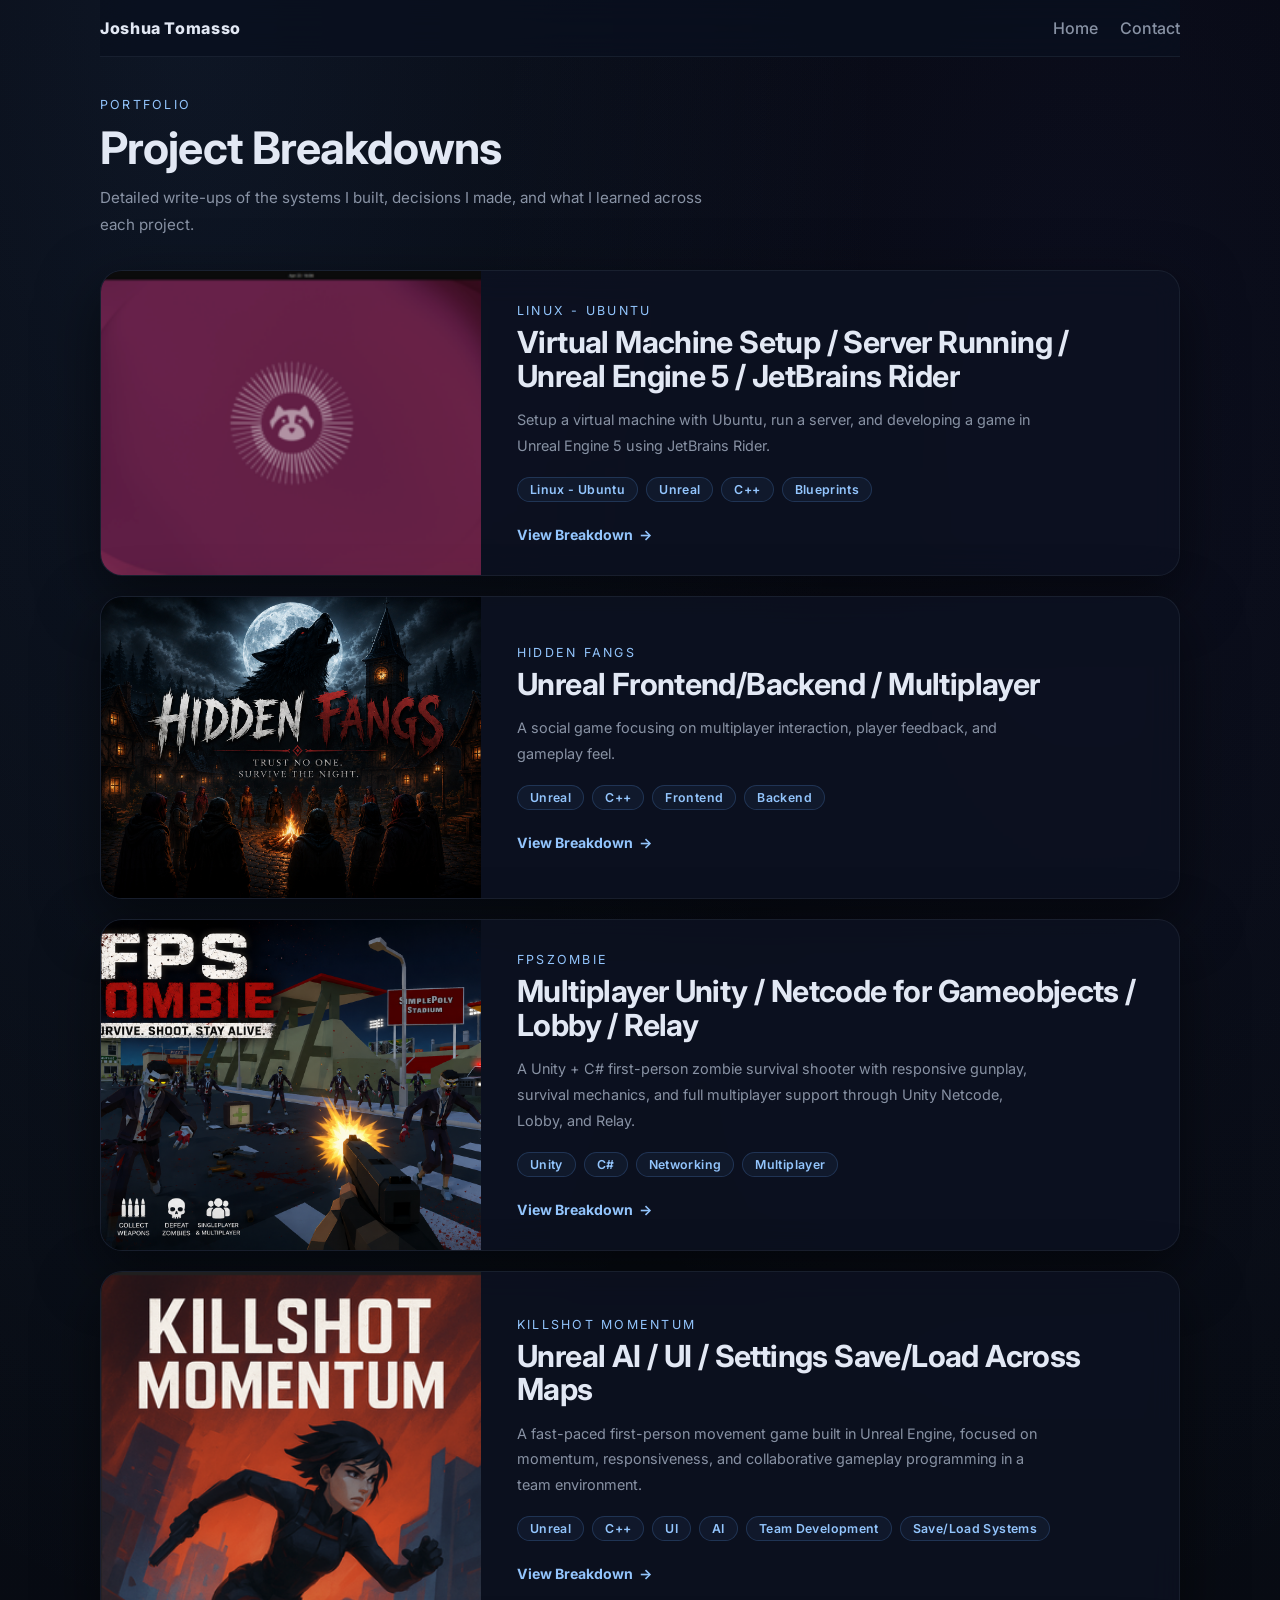
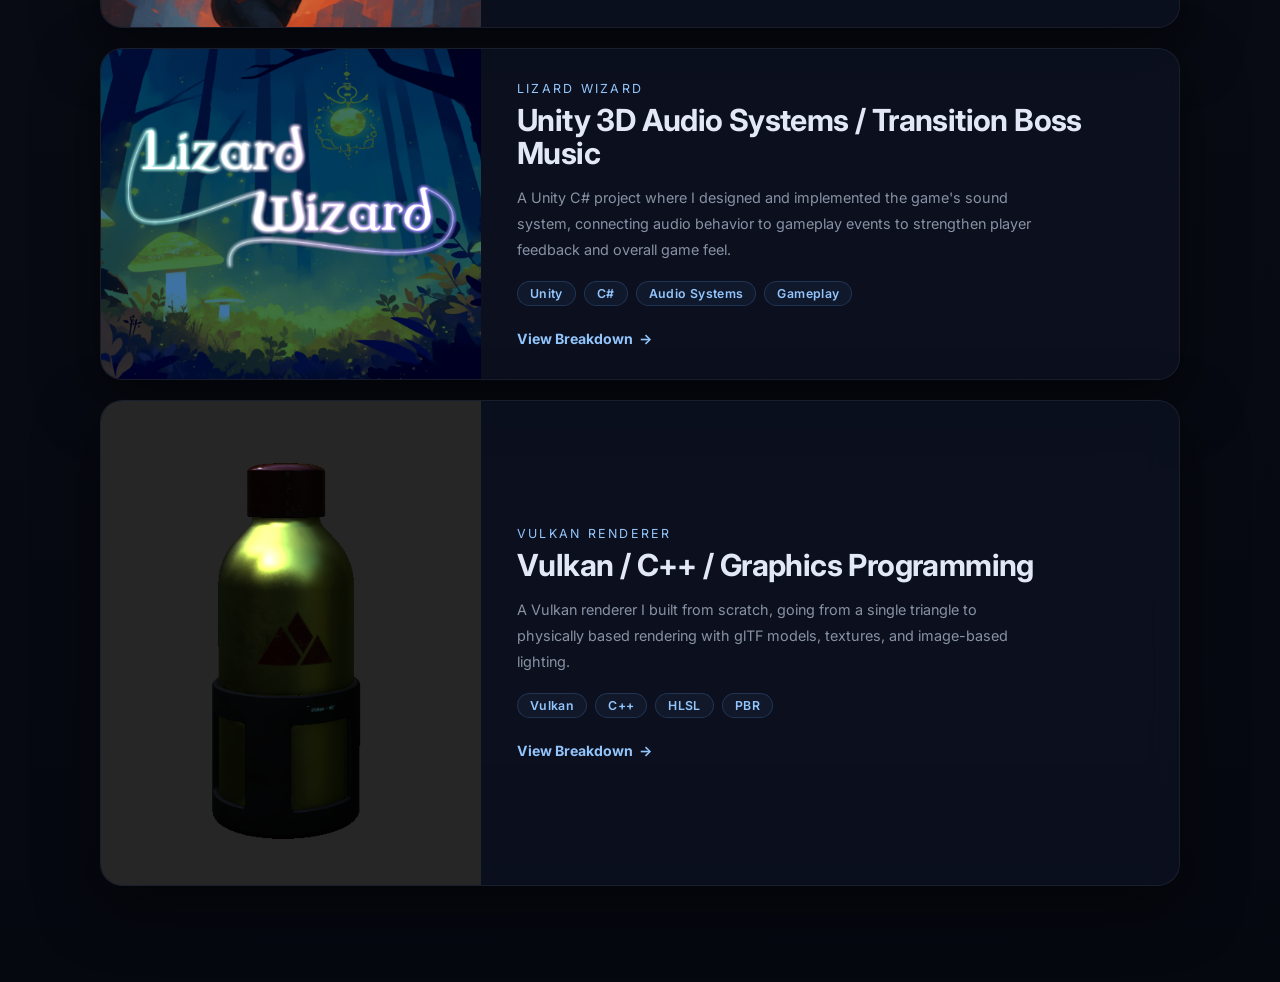
==== projects/index.html @ 49bc8bcf "KillShot Tag Fix" ====
<!DOCTYPE html>
<html lang="en">
<head>
  <meta charset="UTF-8" />
  <meta name="viewport" content="width=device-width, initial-scale=1.0" />
  <meta name="description" content="Project case studies for Joshua Tomasso's game development portfolio." />
  <title>Projects | Joshua Tomasso</title>
  <script>if(window.self!==window.top)document.documentElement.classList.add('in-iframe');</script>
  <link rel="preconnect" href="https://fonts.googleapis.com">
  <link rel="preconnect" href="https://fonts.gstatic.com" crossorigin>
  <link href="https://fonts.googleapis.com/css2?family=Inter:wght@400;500;600;700;800&display=swap" rel="stylesheet">
  <link rel="stylesheet" href="../style.css" />
</head>
<body>
  <div class="site-shell inner-page-shell">
    <header class="topbar topbar-inner">
      <a class="brand" href="../index.html">Joshua Tomasso</a>
      <nav class="nav nav-static" aria-label="Projects navigation">
        <a href="../index.html">Home</a>
        <a href="../index.html#contact">Contact</a>
      </nav>
    </header>

    <main class="projects-list-page">

      <div class="projects-hero">
        <p class="eyebrow">Portfolio</p>
        <h1>Project Breakdowns</h1>
        <p class="projects-hero-copy">Detailed write-ups of the systems I built, decisions I made, and what I learned across each project.</p>
      </div>

      <div class="project-card-list">

          <a class="project-list-card-v2" href="Linux.html">
              <div class="plc-image">
                  <img src="../Images/Ubuntu_desktop.png" alt="Linux Cover Image" />
              </div>
              <div class="plc-body">
                  <p class="eyebrow">Linux - Ubuntu</p>
                  <h2>Virtual Machine Setup / Server Running / Unreal Engine 5 / JetBrains Rider</h2>
                  <p class="plc-desc">Setup a virtual machine with Ubuntu, run a server, and developing a game in Unreal Engine 5 using JetBrains Rider.</p>
                  <div class="plc-tags">
                      <span>Linux - Ubuntu</span><span>Unreal</span><span>C++</span><span>Blueprints</span>
                  </div>
                  <span class="plc-cta">View Breakdown <span aria-hidden="true">&rarr;</span></span>
              </div>
          </a>

          <a class="project-list-card-v2" href="hidden-fangs.html">
              <div class="plc-image">
                  <img src="../Images/HiddenFang_CoverImage.png" alt="Hidden Fangs Cover Image" />
              </div>
              <div class="plc-body">
                  <p class="eyebrow">Hidden Fangs</p>
                  <h2>Unreal Frontend/Backend / Multiplayer</h2>
                  <p class="plc-desc">A social game focusing on multiplayer interaction, player feedback, and gameplay feel.</p>
                  <div class="plc-tags">
                      <span>Unreal</span><span>C++</span><span>Frontend</span><span>Backend</span>
                  </div>
                  <span class="plc-cta">View Breakdown <span aria-hidden="true">&rarr;</span></span>
              </div>
          </a>

          <a class="project-list-card-v2" href="fpszombie.html">
              <div class="plc-image">
                  <img src="../Images/FPSZombie.png"
                       data-still="../Images/FPSZombie.png"
                       data-gif="../Images/FPSZombieGameplayGif.gif"
                       alt="FPS Zombie project preview"
                       class="hover-gif">
              </div>
              <div class="plc-body">
                  <p class="eyebrow">FPSZombie</p>
                  <h2>Multiplayer Unity / Netcode for Gameobjects / Lobby / Relay</h2>
                  <p class="plc-desc">A Unity + C# first-person zombie survival shooter with responsive gunplay, survival mechanics, and full multiplayer support through Unity Netcode, Lobby, and Relay.</p>
                  <div class="plc-tags">
                      <span>Unity</span><span>C#</span><span>Networking</span><span>Multiplayer</span>
                  </div>
                  <span class="plc-cta">View Breakdown <span aria-hidden="true">&rarr;</span></span>
              </div>
          </a>

          <a class="project-list-card-v2" href="killshot-momentum.html">
              <div class="plc-image">
                  <img src="../Images/KillshotMomentum.png"
                       data-still="../Images/KillshotMomentum.png"
                       data-gif="../Images/KillshotMomentumGameplayGif.gif"
                       alt="Killshot Momentum project preview"
                       class="hover-gif">
              </div>
              <div class="plc-body">
                  <p class="eyebrow">Killshot Momentum</p>
                  <h2>Unreal AI / UI / Settings Save/Load Across Maps</h2>
                  <p class="plc-desc">A fast-paced first-person movement game built in Unreal Engine, focused on momentum, responsiveness, and collaborative gameplay programming in a team environment.</p>
                  <div class="plc-tags">
                      <span>Unreal</span><span>C++</span><span>UI</span><span>AI</span><span>Team Development</span><span>Save/Load Systems</span>
                  </div>
                  <span class="plc-cta">View Breakdown <span aria-hidden="true">&rarr;</span></span>
              </div>
          </a>

          <a class="project-list-card-v2" href="lizard-wizard.html">
              <div class="plc-image">
                  <img src="../Images/LizardWizard.png"
                       data-still="../Images/LizardWizard.png"
                       data-gif="../Images/LizardWizardGameplayGif.gif"
                       alt="Lizard Wizard project preview"
                       class="hover-gif">
              </div>
              <div class="plc-body">
                  <p class="eyebrow">Lizard Wizard</p>
                  <h2>Unity 3D Audio Systems / Transition Boss Music</h2>
                  <p class="plc-desc">A Unity C# project where I designed and implemented the game's sound system, connecting audio behavior to gameplay events to strengthen player feedback and overall game feel.</p>
                  <div class="plc-tags">
                      <span>Unity</span><span>C#</span><span>Audio Systems</span><span>Gameplay</span>
                  </div>
                  <span class="plc-cta">View Breakdown <span aria-hidden="true">&rarr;</span></span>
              </div>
          </a>

          <a class="project-list-card-v2" href="3DCC.html">
              <div class="plc-image">
                  <img src="../Images/3DCC.png"
                       data-still="../Images/3DCC.png"
                       alt="Vulkan Renderer project preview"
                       class="hover-gif">
              </div>
              <div class="plc-body">
                  <p class="eyebrow">Vulkan Renderer</p>
                  <h2>Vulkan / C++ / Graphics Programming</h2>
                  <p class="plc-desc">A Vulkan renderer I built from scratch, going from a single triangle to physically based rendering with glTF models, textures, and image-based lighting.</p>
                  <div class="plc-tags">
                      <span>Vulkan</span><span>C++</span><span>HLSL</span><span>PBR</span>
                  </div>
                  <span class="plc-cta">View Breakdown <span aria-hidden="true">&rarr;</span></span>
              </div>
          </a>

      </div>
    </main>
  </div>
  <script src="../script.js"></script>
</body>
</html>
---- style.css ----
:root {
  --bg: #080c14;
  --bg-soft: #0d1220;
  --panel: rgba(13, 18, 34, 0.82);
  --panel-solid: #0d1220;
  --line: rgba(148, 163, 184, 0.10);
  --text: #e2e8f4;
  --muted: #8892a4;
  --accent: #60a5fa;
  --accent-2: #93c5fd;
  --shadow: 0 20px 60px rgba(0, 0, 0, 0.50);
  --radius: 16px;
  --max: 1180px;
}

* { box-sizing: border-box; }
html {
  scroll-behavior: smooth;
  scroll-padding-top: 80px;
}
body {
  margin: 0;
  font-family: 'Inter', system-ui, -apple-system, BlinkMacSystemFont, 'Segoe UI', sans-serif;
  color: var(--text);
  background:
    radial-gradient(ellipse at 15% 0%, rgba(96, 165, 250, 0.09), transparent 45%),
    radial-gradient(ellipse at 85% 15%, rgba(99, 102, 241, 0.06), transparent 40%),
    linear-gradient(180deg, #060810 0%, #080c14 50%, #060810 100%);
}

a { color: inherit; }
img { max-width: 100%; display: block; }
pre {
  white-space: pre-wrap;
  word-break: break-word;
  margin: 0;
  padding: 1rem;
  background: rgba(255,255,255,0.04);
  border: 1px solid var(--line);
  border-radius: 18px;
  color: var(--accent-2);
}

.site-shell {
  width: min(calc(100% - 32px), var(--max));
  margin: 0 auto;
  padding-bottom: 48px;
}

.topbar {
  position: sticky;
  top: 0;
  z-index: 20;
  display: flex;
  align-items: center;
  justify-content: space-between;
  gap: 20px;
  padding: 18px 0;
  background: rgba(9, 16, 31, 0.80);
  backdrop-filter: blur(20px);
  border-bottom: 1px solid var(--line);
}

.topbar-right {
  display: flex;
  align-items: center;
  gap: 6px;
}

.topbar-divider {
  width: 1px;
  height: 18px;
  background: var(--line);
  margin: 0 6px;
}

.topbar-social {
  display: flex;
  align-items: center;
  gap: 6px;
  margin-left: 4px;
}

.topbar-social-link {
  display: flex;
  align-items: center;
  justify-content: center;
  width: 34px;
  height: 34px;
  border-radius: 8px;
  color: var(--muted);
  text-decoration: none;
  transition: color 0.2s ease, background 0.2s ease;
}

.topbar-social-link:hover {
  color: var(--accent-2);
  background: rgba(96, 165, 250, 0.08);
}

.topbar-social-link svg {
  width: 17px;
  height: 17px;
}

.brand {
  font-size: 1rem;
  font-weight: 800;
  text-decoration: none;
  letter-spacing: 0.04em;
}

.nav {
  display: flex;
  align-items: center;
  gap: 22px;
}

.nav a {
  text-decoration: none;
  color: var(--muted);
  font-weight: 500;
}

.nav a:hover { color: var(--text); }
.nav a.is-active {
  color: var(--accent-2);
  font-weight: 600;
}

.nav-pill,
.button,
.contact-card,
.project-list-card,
.text-link,
.back-link {
  transition: transform 0.2s ease, border-color 0.2s ease, background 0.2s ease, color 0.2s ease;
}

.nav-pill {
  border: 1px solid var(--line);
  padding: 10px 16px;
  border-radius: 999px;
  color: var(--text) !important;
  background: none;
  cursor: pointer;
  font-family: inherit;
  font-size: inherit;
}

.resume-btn {
  border-color: rgba(96, 165, 250, 0.35);
  color: var(--accent-2) !important;
  font-weight: 600;
}

.resume-btn:hover {
  border-color: var(--accent-2) !important;
  background: rgba(96, 165, 250, 0.08) !important;
}

.nav-pill:hover,
.button:hover,
.contact-card:hover,
.project-list-card:hover,
.text-link:hover,
.back-link:hover {
  transform: translateY(-2px);
}

.menu-toggle {
  display: none;
  border: 1px solid var(--line);
  color: var(--text);
  background: rgba(255,255,255,0.03);
  border-radius: 14px;
  padding: 10px 14px;
}

.section,
.project-hero,
.project-layout,
.page-hero,
.cards-grid {
  margin-top: 32px;
}

.hero {
  display: grid;
  grid-template-columns: 1.35fr 0.85fr;
  gap: 28px;
  min-height: 72vh;
  align-items: center;
}

.hero-copy,
.hero-panel,
.intro-card,
.project-feature,
.skill-card,
.project-list-card,
.project-sidebar,
.project-body,
.page-hero,
.cards-grid,
.project-hero,
.project-layout {
  background: var(--panel);
  border: 1px solid var(--line);
  border-radius: var(--radius);
  box-shadow: var(--shadow);
  backdrop-filter: blur(16px);
}

.hero-copy,
.hero-panel,
.intro-card,
.page-hero,
.project-hero,
.project-layout { padding: 32px; }

.hero h1,
.section-heading h2,
.page-hero h1,
.project-hero h1 {
  margin: 0;
  line-height: 1.02;
}

.hero h1 { font-size: clamp(3rem, 8vw, 5.5rem); max-width: 12ch; }
.hero-text,
.page-hero-copy,
.project-copy,
.project-description,
.intro-card p,
.content-block p,
.content-block li {
  color: var(--muted);
  font-size: 0.85rem;
  line-height: 1.85;
}

.eyebrow {
  margin: 0 0 12px;
  text-transform: uppercase;
  letter-spacing: 0.18em;
  font-size: 0.78rem;
  color: var(--accent-2);
}

.hero-actions,
.project-actions,
.tag-row,
.contact-grid,
.skill-grid,
.cards-grid,
.gallery-grid {
  display: flex;
  flex-wrap: wrap;
  gap: 14px;
}

.project-card-grid {
  display: grid;
  grid-template-columns: repeat( auto-fit, minmax(280px, 1fr) );
  gap: 1.5rem;
  align-items: stretch;
}

.project-card {
  display: flex;
  flex-direction: column;
  overflow: hidden;
  border-radius: 24px;
  background: rgba(255, 255, 255, 0.04);
  border: 1px solid rgba(255, 255, 255, 0.08);
  box-shadow: 0 10px 30px rgba(0, 0, 0, 0.18);
  transition: transform 0.25s ease, box-shadow 0.25s ease, border-color 0.25s ease;
  height: 100%;
}

.project-card:hover {
  transform: translateY(-6px);
  box-shadow: 0 18px 48px rgba(0, 0, 0, 0.32);
  border-color: rgba(96, 165, 250, 0.30);
}

.project-card-image {
  display: block;
  aspect-ratio: 16 / 10;
  overflow: hidden;
}

.project-card-image img {
  width: 100%;
  height: 100%;
  object-fit: cover;
  display: block;
  transition: transform 0.35s ease;
}

.project-card:hover .project-card-image img {
  transform: scale(1.04);
}

.project-card-body {
  display: flex;
  flex-direction: column;
  padding: 1.25rem 1.25rem 1.4rem;
  flex: 1;
}

.project-card-kicker {
  font-size: 0.72rem;
  text-transform: uppercase;
  letter-spacing: 0.14em;
  color: var(--accent-2);
  margin-bottom: 0.75rem;
  opacity: 0.9;
}

.project-card-body h3 {
  margin: 0 0 0.65rem;
  font-size: 1.35rem;
  line-height: 1.2;
}

.project-card-body h3 a {
  color: inherit;
  text-decoration: none;
}

.project-card-body p:last-of-type {
  color: rgba(255, 255, 255, 0.74);
  line-height: 1.65;
  margin-bottom: 1.25rem;
}

.project-card-actions {
  margin-top: auto;
}

.text-link {
  color: var(--accent-2);
  text-decoration: none;
  font-weight: 600;
  display: inline-flex;
  align-items: center;
  gap: 5px;
}

.text-link::after {
  content: "\2192";
  display: inline-block;
  transition: transform 0.2s ease;
}

.text-link:hover::after {
  transform: translateX(4px);
}

.button {
  text-decoration: none;
  padding: 14px 20px;
  border-radius: 999px;
  display: inline-flex;
  align-items: center;
  justify-content: center;
  font-weight: 700;
}

.button-primary {
  background: linear-gradient(135deg, #3b82f6 0%, #818cf8 100%);
  color: #ffffff;
  box-shadow: 0 4px 24px rgba(59, 130, 246, 0.28);
}

.button-primary:hover {
  box-shadow: 0 6px 28px rgba(59, 130, 246, 0.42);
}

.button-secondary:hover {
  border-color: rgba(96, 165, 250, 0.40);
  background: rgba(96, 165, 250, 0.06);
}

.button-secondary {
  border: 1px solid var(--line);
  background: rgba(255,255,255,0.02);
}

.hero-panel {
  display: grid;
  gap: 16px;
}

.hero-stat,
.sidebar-card {
  border: 1px solid var(--line);
  border-radius: 16px;
  padding: 16px 18px;
  background: rgba(255,255,255,0.03);
}

.hero-stat span,
.sidebar-card span {
  display: block;
  margin-bottom: 6px;
  font-size: 0.72rem;
  text-transform: uppercase;
  letter-spacing: 0.18em;
  color: var(--accent-2);
  font-weight: 600;
}

.hero-stat strong,
.sidebar-card strong {
  font-size: 0.95rem;
  line-height: 1.5;
  font-weight: 600;
}

.section-heading {
  margin-bottom: 18px;
  max-width: 760px;
}

.section-heading h2 { font-size: clamp(2rem, 4vw, 3.25rem); }
.intro-grid { display: grid; grid-template-columns: 1fr 1fr; gap: 28px; align-items: stretch; }
.intro-card { display: flex; flex-direction: column; }
.intro-card p { margin-top: 0; }
.intro-card p:last-of-type { margin-bottom: 0; }

/* About identity row */
.about-identity {
  display: flex;
  align-items: center;
  gap: 18px;
  margin-bottom: 20px;
  padding-bottom: 20px;
  border-bottom: 1px solid var(--line);
}

.about-photo {
  width: 88px;
  height: 88px;
  border-radius: 50%;
  object-fit: cover;
  object-position: center top;
  border: 2px solid var(--accent);
  box-shadow: 0 0 0 4px rgba(96, 165, 250, 0.15);
  flex-shrink: 0;
}

.about-name {
  display: flex;
  flex-direction: column;
  gap: 2px;
}

.about-title {
  margin: 0;
  font-size: 0.85rem;
  color: var(--muted);
  font-weight: 500;
}

.about-email {
  font-size: 0.8rem;
  color: var(--accent-2);
  text-decoration: none;
  margin-top: 2px;
}

.about-email:hover {
  text-decoration: underline;
}

.hero-copy h1 {
  margin: 0;
  font-size: clamp(1.6rem, 3vw, 2.2rem);
  line-height: 1.1;
}

/* Stats grid — 3-column horizontal */
.stats-grid {
  display: grid;
  grid-template-columns: repeat(3, 1fr);
  gap: 10px;
  margin-top: auto;
  padding-top: 20px;
}

.hero-copy { display: flex; flex-direction: column; }
.hero-copy .hero-text { flex: 1; }

.project-stack { display: grid; gap: 22px; }
.project-feature {
  padding: 22px;
  display: grid;
  grid-template-columns: 1fr 1fr;
  gap: 24px;
  align-items: center;
}
.project-image-link img,
.project-hero-image img,
.project-list-card img {
  border-radius: 20px;
  aspect-ratio: 16 / 10;
  object-fit: cover;
  border: 1px solid var(--line);
}
.project-index {
  margin: 0 0 8px;
  font-size: 0.82rem;
  color: var(--accent-2);
  letter-spacing: 0.18em;
}
.project-info h3,
.project-list-card h2 { margin: 0; font-size: clamp(1.8rem, 3vw, 2.6rem); }
.project-meta { color: var(--accent-2); margin: 10px 0 14px; }
.tag-row span {
  border: 1px solid rgba(96, 165, 250, 0.2);
  border-radius: 999px;
  padding: 6px 14px;
  font-size: 0.8rem;
  font-weight: 600;
  color: var(--accent-2);
  background: rgba(96, 165, 250, 0.06);
  letter-spacing: 0.03em;
}
.text-link,
.back-link {
  text-decoration: none;
  color: var(--text);
  font-weight: 700;
}

.skill-grid {
  display: grid;
  grid-template-columns: repeat(3, minmax(0, 1fr));
  gap: 16px;
}
.skill-card {
  padding: 24px;
  transition: border-color 0.25s ease, transform 0.25s ease;
}

.skill-card:hover {
  border-color: rgba(96, 165, 250, 0.25);
  transform: translateY(-3px);
}
.skill-card h3 { margin-top: 0; }

.skill-card-icon {
  width: 30px;
  height: 30px;
  color: var(--accent-2);
  display: block;
  margin-bottom: 14px;
  opacity: 0.9;
}
.skill-card ul,
.detail-list { padding-left: 18px; margin: 0; }
.skill-card li,
.detail-list li { margin-bottom: 10px; color: var(--muted); }

.contact-grid {
  display: grid;
  grid-template-columns: repeat(4, minmax(0, 1fr));
  gap: 14px;
}
.contact-card,
.project-list-card {
  text-decoration: none;
  border: 1px solid var(--line);
  border-radius: 16px;
  background: rgba(255,255,255,0.03);
  padding: 20px 22px;
}

.contact-card {
  display: flex;
  align-items: center;
  gap: 16px;
  position: relative;
  overflow: hidden;
}

.contact-card::after {
  content: "↗";
  position: absolute;
  top: 14px;
  right: 16px;
  font-size: 0.85rem;
  color: var(--muted);
  opacity: 0;
  transform: translate(-4px, 4px);
  transition: opacity 0.2s ease, transform 0.2s ease;
}

.contact-card:hover::after {
  opacity: 1;
  transform: translate(0, 0);
}

.contact-icon-wrap {
  width: 44px;
  height: 44px;
  border-radius: 12px;
  background: rgba(96, 165, 250, 0.10);
  border: 1px solid rgba(96, 165, 250, 0.15);
  display: flex;
  align-items: center;
  justify-content: center;
  flex-shrink: 0;
  transition: background 0.2s ease, border-color 0.2s ease;
}

.contact-card:hover .contact-icon-wrap {
  background: rgba(96, 165, 250, 0.18);
  border-color: rgba(96, 165, 250, 0.30);
}

.contact-icon {
  display: block;
  width: 20px;
  height: 20px;
  color: var(--accent-2);
  flex-shrink: 0;
}

.contact-card-text {
  flex: 1;
  min-width: 0;
}

.contact-card-text span {
  display: block;
  color: var(--muted);
  font-size: 0.72rem;
  text-transform: uppercase;
  letter-spacing: 0.12em;
  margin-bottom: 4px;
}

.contact-card-text strong {
  display: block;
  font-size: 0.9rem;
  color: var(--text);
  white-space: nowrap;
  overflow: hidden;
  text-overflow: ellipsis;
}

.contact-card:hover {
  border-color: rgba(96, 165, 250, 0.30);
  background: rgba(96, 165, 250, 0.04);
}

.project-list-card:hover {
  border-color: rgba(96, 165, 250, 0.25);
}

.nav-pill:hover {
  border-color: rgba(96, 165, 250, 0.45);
  color: var(--accent-2) !important;
}

.contact-tagline {
  font-size: 1.05rem;
  color: var(--text);
  line-height: 1.65;
  margin: 0;
  max-width: 640px;
  font-weight: 500;
  opacity: 0.85;
}

.footer {
  padding: 28px 0 8px;
  color: var(--muted);
  text-align: center;
  display: flex;
  flex-direction: column;
  align-items: center;
  gap: 14px;
  border-top: 1px solid var(--line);
  margin-top: 8px;
}

.footer p {
  margin: 0;
  font-size: 0.82rem;
}

.footer-links {
  display: flex;
  align-items: center;
  gap: 20px;
}

.footer-link {
  color: var(--muted);
  display: flex;
  align-items: center;
  text-decoration: none;
  transition: color 0.2s ease, transform 0.2s ease;
}

.footer-link:hover {
  color: var(--accent-2);
  transform: translateY(-2px);
}

.footer-link svg {
  width: 18px;
  height: 18px;
}

.inner-page-shell { width: min(calc(100% - 32px), 1080px); }
.topbar-inner { position: static; }
.page-hero { max-width: 900px; }
.cards-grid { display: grid; grid-template-columns: repeat(3, minmax(0, 1fr)); gap: 20px; }
.project-list-card { display: grid; gap: 16px; }
.project-list-card p:last-child { color: var(--muted); }

/* ── All-Projects page ───────────────────────────────────── */
.projects-hero {
  padding: 40px 0 32px;
  max-width: 640px;
}
.projects-hero h1 {
  margin: 8px 0 12px;
  font-size: clamp(2rem, 4vw, 2.8rem);
  line-height: 1.1;
  letter-spacing: -0.02em;
}
.projects-hero-copy {
  color: var(--muted);
  font-size: 0.95rem;
  line-height: 1.75;
  margin: 0;
}

.project-card-list {
  display: flex;
  flex-direction: column;
  gap: 20px;
  padding-bottom: 48px;
}

.project-list-card-v2 {
  display: grid;
  grid-template-columns: 380px 1fr;
  gap: 0;
  text-decoration: none;
  color: inherit;
  border: 1px solid var(--line);
  border-radius: 22px;
  background: var(--panel);
  box-shadow: var(--shadow);
  backdrop-filter: blur(16px);
  overflow: hidden;
  transition: border-color 0.25s ease, transform 0.25s ease, box-shadow 0.25s ease;
}
.project-list-card-v2:hover {
  border-color: rgba(96, 165, 250, 0.30);
  transform: translateY(-3px);
  box-shadow: 0 28px 70px rgba(0,0,0,0.42);
}

.plc-image {
  overflow: hidden;
  flex-shrink: 0;
}
.plc-image img {
  width: 100%;
  height: 100%;
  object-fit: cover;
  display: block;
  transition: transform 0.4s ease;
  border-radius: 0;
  border: 0;
  aspect-ratio: unset;
}
.plc-image img {
  pointer-events: auto;
}
.project-list-card-v2:hover .plc-image img {
  transform: scale(1.04);
}

.plc-body {
  padding: 32px 36px;
  display: flex;
  flex-direction: column;
  justify-content: center;
  gap: 0;
}
.plc-body .eyebrow { margin-bottom: 8px; }
.plc-body h2 {
  margin: 0 0 14px;
  font-size: clamp(1.4rem, 2.5vw, 1.9rem);
  line-height: 1.1;
  letter-spacing: -0.02em;
  color: var(--text);
}
.plc-desc {
  color: var(--muted);
  font-size: 0.9rem;
  line-height: 1.8;
  margin: 0 0 18px;
  max-width: 58ch;
}
.plc-tags {
  display: flex;
  flex-wrap: wrap;
  gap: 8px;
  margin-bottom: 24px;
}
.plc-tags span {
  border: 1px solid rgba(96, 165, 250, 0.2);
  border-radius: 999px;
  padding: 4px 12px;
  font-size: 0.77rem;
  font-weight: 600;
  color: var(--accent-2);
  background: rgba(96, 165, 250, 0.06);
  letter-spacing: 0.03em;
}
.plc-cta {
  display: inline-flex;
  align-items: center;
  gap: 6px;
  font-size: 0.88rem;
  font-weight: 700;
  color: var(--accent-2);
  transition: gap 0.2s ease;
}
.project-list-card-v2:hover .plc-cta { gap: 10px; }

@media (max-width: 820px) {
  .project-list-card-v2 { grid-template-columns: 1fr; }
  .plc-image { max-height: 220px; }
  .plc-body { padding: 24px; }
}

.project-page > .back-link {
  display: inline-flex;
  align-items: center;
  gap: 6px;
  margin: 20px 0 14px;
  font-size: 0.85rem;
  font-weight: 600;
  color: var(--muted);
  text-decoration: none;
  transition: color 0.2s ease, gap 0.2s ease;
  letter-spacing: 0.02em;
}
.project-page > .back-link:hover { color: var(--accent-2); gap: 10px; }

.project-hero {
  display: grid;
  grid-template-columns: 1.1fr 0.9fr;
  gap: 28px;
  align-items: center;
}
.project-layout {
  display: grid;
  grid-template-columns: 260px 1fr;
  gap: 24px;
}
.project-sidebar,
.project-body { padding: 0; background: transparent; border: 0; box-shadow: none; backdrop-filter: none; }
.project-body { display: grid; gap: 20px; }
.project-body-full { display: grid; gap: 22px; margin-top: 24px; }
.project-hero h1 { font-size: clamp(1.75rem, 3.5vw, 2.4rem); }
.page-hero-copy {
  font-size: 0.88rem !important;
  line-height: 1.75 !important;
  color: var(--muted);
  margin: 14px 0 20px;
  max-width: 52ch;
}
.content-block {
  border: 1px solid var(--line);
  background: var(--panel);
  border-radius: 22px;
  padding: 32px;
  box-shadow: var(--shadow);
}
.content-block h2 { margin-top: 0; margin-bottom: 16px; font-size: 1.3rem; letter-spacing: -0.01em; }
.content-block h3 { margin-top: 32px; margin-bottom: 12px; font-size: 0.95rem; color: var(--text); }
.gallery-grid {
  display: grid;
  grid-template-columns: repeat(3, minmax(0, 1fr));
  gap: 16px;
}
.gallery-grid img,
.gallery-placeholder {
  min-height: 200px;
  border-radius: 18px;
  border: 1px solid var(--line);
  background: rgba(255,255,255,0.03);
}
.project-media {
  margin-top: 16px;
  display: flex;
  gap: 8px;
  align-items: flex-start;
}
.project-media img,
.project-media video {
  display: block;
  flex: 1 1 0;
  min-width: 0;
  width: 0;
  height: auto;
  border-radius: 12px;
  border: 1px solid var(--line);
  transition: opacity 0.15s;
}
.project-media img { cursor: zoom-in; }
.project-media img:hover,
.project-media video:hover { opacity: 0.88; }
.project-media--third { max-width: calc(33.333% - 6px); margin-left: auto; margin-right: auto; }
.project-media--grid {
  display: grid;
  grid-template-columns: repeat(3, 1fr);
  gap: 8px;
  flex: none;
  width: 100%;
}
.project-media--grid img,
.project-media--grid video {
  width: 100%;
  flex: none;
}
/* Stack modifier: vertical column inside the right-side media area */
.project-media--stack {
  flex-direction: column;
  gap: 12px;
}
.project-media--stack > img,
.project-media--stack > video {
  width: 100%;
  flex: none;
}
.project-media--stack .project-media--grid {
  width: 100%;
  flex: none;
}
.project-media--stack .project-media-video-ratio {
  width: 100%;
  flex: none;
}
.project-media-video {
  margin-top: 12px;
  width: 60%;
  margin-left: auto;
  margin-right: auto;
}
.project-media-video figcaption {
  margin-top: 8px;
  text-align: center;
  font-size: 0.8rem;
  color: var(--text-muted, #888);
  font-style: italic;
}
.project-media-video-ratio {
  position: relative;
  padding-bottom: 56.25%;
  height: 0;
  border-radius: 12px;
  overflow: hidden;
  border: 1px solid var(--line);
}
.project-media-video-ratio iframe {
  position: absolute;
  inset: 0;
  width: 100%;
  height: 100%;
  border: none;
}
.project-media--solo-video { justify-content: center; }
.project-media--solo-video video { flex: 0 0 50%; width: 50%; }

/* ── Image Lightbox ────────────────────────────────────────────── */
.img-lightbox {
  position: fixed;
  inset: 0;
  z-index: 9000;
  background: rgba(0,0,0,0.85);
  display: flex;
  align-items: center;
  justify-content: center;
  padding: 24px;
  opacity: 0;
  pointer-events: none;
  transition: opacity 0.2s;
  cursor: zoom-out;
}
.img-lightbox.is-open {
  opacity: 1;
  pointer-events: all;
}
.img-lightbox img {
  max-width: min(90vw, 1200px);
  max-height: 90vh;
  width: auto;
  height: auto;
  border-radius: 10px;
  box-shadow: 0 24px 80px rgba(0,0,0,0.6);
  display: block;
}
.img-lightbox-close {
  position: absolute;
  top: 20px;
  right: 24px;
  background: rgba(255,255,255,0.1);
  border: 1px solid rgba(255,255,255,0.2);
  color: #fff;
  font-size: 1.2rem;
  line-height: 1;
  width: 36px;
  height: 36px;
  border-radius: 50%;
  cursor: pointer;
  display: flex;
  align-items: center;
  justify-content: center;
  transition: background 0.15s;
}
.img-lightbox-close:hover { background: rgba(255,255,255,0.2); }
.gallery-placeholder,
.video-placeholder {
  display: grid;
  place-items: center;
  text-align: center;
  color: var(--muted);
  padding: 24px;
}
.video-placeholder {
  border: 1px solid var(--line);
  border-radius: 20px;
  background: rgba(255,255,255,0.03);
  gap: 14px;
}
.sidebar-links { display: flex; flex-direction: column; gap: 12px; }
.sidebar-links a {
  color: var(--accent-2);
  text-decoration: none;
  font-weight: 700;
  font-size: 0.9rem;
  transition: opacity 0.2s ease;
}
.sidebar-links a:hover { opacity: 0.75; }

.controls-table {
  width: 100%;
  border-collapse: collapse;
  margin: 16px 0 24px;
  font-size: 0.92rem;
}
.controls-table th,
.controls-table td {
  text-align: left;
  padding: 10px 14px;
  border-bottom: 1px solid var(--line);
}
.controls-table thead th {
  color: var(--muted);
  font-weight: 600;
  font-size: 0.8rem;
  text-transform: uppercase;
  letter-spacing: 0.06em;
}
.controls-table tbody tr:last-child td { border-bottom: none; }
.controls-table td:last-child { font-weight: 600; }
.controls-table tbody tr:hover td { background: rgba(96, 165, 250, 0.04); }

code {
  font-family: 'SFMono-Regular', Consolas, 'Liberation Mono', Menlo, monospace;
  font-size: 0.82em;
  background: rgba(96, 165, 250, 0.10);
  color: var(--accent-2);
  border: 1px solid rgba(96, 165, 250, 0.18);
  border-radius: 5px;
  padding: 2px 6px;
}

ol.detail-list {
  list-style: none;
  counter-reset: step-counter;
  padding-left: 0;
}
ol.detail-list li {
  counter-increment: step-counter;
  padding-left: 32px;
  position: relative;
  margin-bottom: 10px;
}
ol.detail-list li::before {
  content: counter(step-counter);
  position: absolute;
  left: 0;
  top: 0;
  width: 22px;
  height: 22px;
  border-radius: 50%;
  background: rgba(96, 165, 250, 0.12);
  border: 1px solid rgba(96, 165, 250, 0.25);
  color: var(--accent-2);
  font-size: 0.72rem;
  font-weight: 700;
  display: flex;
  align-items: center;
  justify-content: center;
  line-height: 1;
}

.worked-on-item {
  padding-top: 16px;
  padding-bottom: 16px;
  border-bottom: 1px solid var(--line);
}
.worked-on-item:first-child { padding-top: 0; }
.worked-on-item:last-child { border-bottom: none; padding-bottom: 0; }
/* Side-by-side layout when media is present */
.worked-on-item:has(.project-media) {
  display: grid;
  grid-template-columns: 1fr 40%;
  column-gap: 28px;
  align-items: start;
}
.worked-on-item:has(.project-media) > *:not(.project-media) { grid-column: 1; }
.worked-on-item:has(.project-media) > .project-media {
  grid-column: 2;
  grid-row: 1 / span 10;
  margin-top: 0;
  max-width: none;
  align-self: start;
  position: sticky;
  top: 20px;
}
/* Reset modifier constraints inside the grid */
.worked-on-item:has(.project-media) > .project-media.project-media--third {
  max-width: none;
  margin-left: 0;
  margin-right: 0;
}
.worked-on-item:has(.project-media) > .project-media.project-media--solo-video {
  justify-content: flex-start;
}
.worked-on-item:has(.project-media) > .project-media.project-media--solo-video video {
  flex: 1 1 0;
  width: 0;
}
@media (max-width: 680px) {
  .worked-on-item:has(.project-media) {
    grid-template-columns: 1fr;
  }
  .worked-on-item:has(.project-media) > .project-media {
    grid-column: 1;
    grid-row: auto;
    position: static;
  }
}
.worked-on-item h3 {
  margin-top: 0;
  margin-bottom: 12px;
  font-size: 1.08rem;
  padding-left: 14px;
  border-left: 3px solid var(--accent);
  line-height: 1.4;
}
.worked-on-item > p { margin-top: 0; margin-bottom: 12px; }
.worked-on-item .gallery-placeholder { min-height: 160px; margin-top: 16px; }

.why-it-matters {
  margin-top: 14px;
  padding: 12px 16px;
  border-left: 3px solid rgba(96, 165, 250, 0.40);
  background: rgba(96, 165, 250, 0.05);
  border-radius: 0 10px 10px 0;
  color: var(--accent-2) !important;
  font-size: 0.88rem !important;
  font-style: italic;
  line-height: 1.7 !important;
}

.reveal {
  opacity: 0;
  transform: translateY(20px);
  transition: opacity 0.7s ease, transform 0.7s ease;
}
.reveal.revealed { opacity: 1; transform: translateY(0); }
.reveal-delay-1 { transition-delay: 0.08s; }
.reveal-delay-2 { transition-delay: 0.16s; }

@media (max-width: 980px) {
  .hero,
  .intro-grid,
  .project-feature,
  .project-hero,
  .project-layout,
  .cards-grid,
  .contact-grid,
  .skill-grid,
  .gallery-grid {
    grid-template-columns: 1fr;
  }

  .hero { min-height: auto; }
  .topbar { align-items: center; }
  .topbar-right { position: relative; }
  .topbar-social { display: none; }
  .topbar-divider { display: none; }
  .nav {
    position: absolute;
    right: 0;
    top: calc(100% + 8px);
    flex-direction: column;
    align-items: stretch;
    padding: 14px;
    background: #0d1220;
    border: 1px solid var(--line);
    border-radius: 18px;
    min-width: 210px;
    display: none;
  }
  .nav.nav-static { position: static; display: flex; background: transparent; border: 0; padding: 0; min-width: 0; flex-direction: row; }
  .nav.is-open { display: flex; }
  .menu-toggle { display: inline-flex; }
}

@media (max-width: 640px) {
  .site-shell, .inner-page-shell { width: min(calc(100% - 20px), var(--max)); }
  .hero-copy, .hero-panel, .intro-card, .page-hero, .project-hero, .content-block, .project-feature { padding: 20px; }
  .hero h1 { font-size: 2.6rem; }
}

/* ── Project Modal ──────────────────────────────────────── */
.site-shell {
  transition: filter 0.35s ease;
}

body.modal-open {
  overflow: hidden;
}

body.modal-open .site-shell {
  filter: blur(5px);
  pointer-events: none;
  user-select: none;
}

.project-modal-overlay {
  position: fixed;
  inset: 0;
  z-index: 100;
  background: rgba(0, 0, 0, 0.55);
  display: flex;
  align-items: center;
  justify-content: center;
  padding: 40px 16px;
  opacity: 0;
  visibility: hidden;
  transition: opacity 0.3s ease, visibility 0.3s ease;
}

.project-modal-overlay.is-open {
  opacity: 1;
  visibility: visible;
}

.project-modal {
  width: min(calc(100% - 32px), 1080px);
  height: calc(100vh - 80px);
  display: flex;
  flex-direction: column;
  background: var(--bg-soft);
  border: 1px solid var(--line);
  border-radius: var(--radius);
  box-shadow: 0 32px 80px rgba(0, 0, 0, 0.65);
  overflow: hidden;
  transform: translateY(28px);
  transition: transform 0.35s ease;
}

.project-modal-overlay.is-open .project-modal {
  transform: translateY(0);
}

.project-modal-header {
  display: flex;
  align-items: center;
  justify-content: flex-end;
  padding: 10px 14px;
  flex-shrink: 0;
  background: var(--bg-soft);
  border-bottom: 1px solid var(--line);
}

.project-modal-close {
  background: rgba(255, 255, 255, 0.07);
  border: 1px solid var(--line);
  color: var(--text);
  border-radius: 50%;
  width: 36px;
  height: 36px;
  display: flex;
  align-items: center;
  justify-content: center;
  cursor: pointer;
  font-size: 1rem;
  line-height: 1;
  transition: background 0.2s ease, transform 0.2s ease;
}

.project-modal-close:hover {
  background: rgba(255, 255, 255, 0.15);
  transform: rotate(90deg);
}

.project-modal-frame {
  flex: 1;
  min-height: 0;
  width: 100%;
  border: none;
  display: block;
  background: var(--bg);
}

/* Hide the topbar and back-link when loaded inside the modal iframe */
.in-iframe .topbar { display: none; }
.in-iframe .back-link { display: none; }
.in-iframe .site-shell { padding-top: 0; }
.in-iframe .project-hero,
.in-iframe .project-layout { margin-top: 16px; }

@media (max-width: 640px) {
  .project-modal-overlay { padding: 16px 8px; }
  .project-modal { height: calc(100vh - 32px); border-radius: 16px; }
}
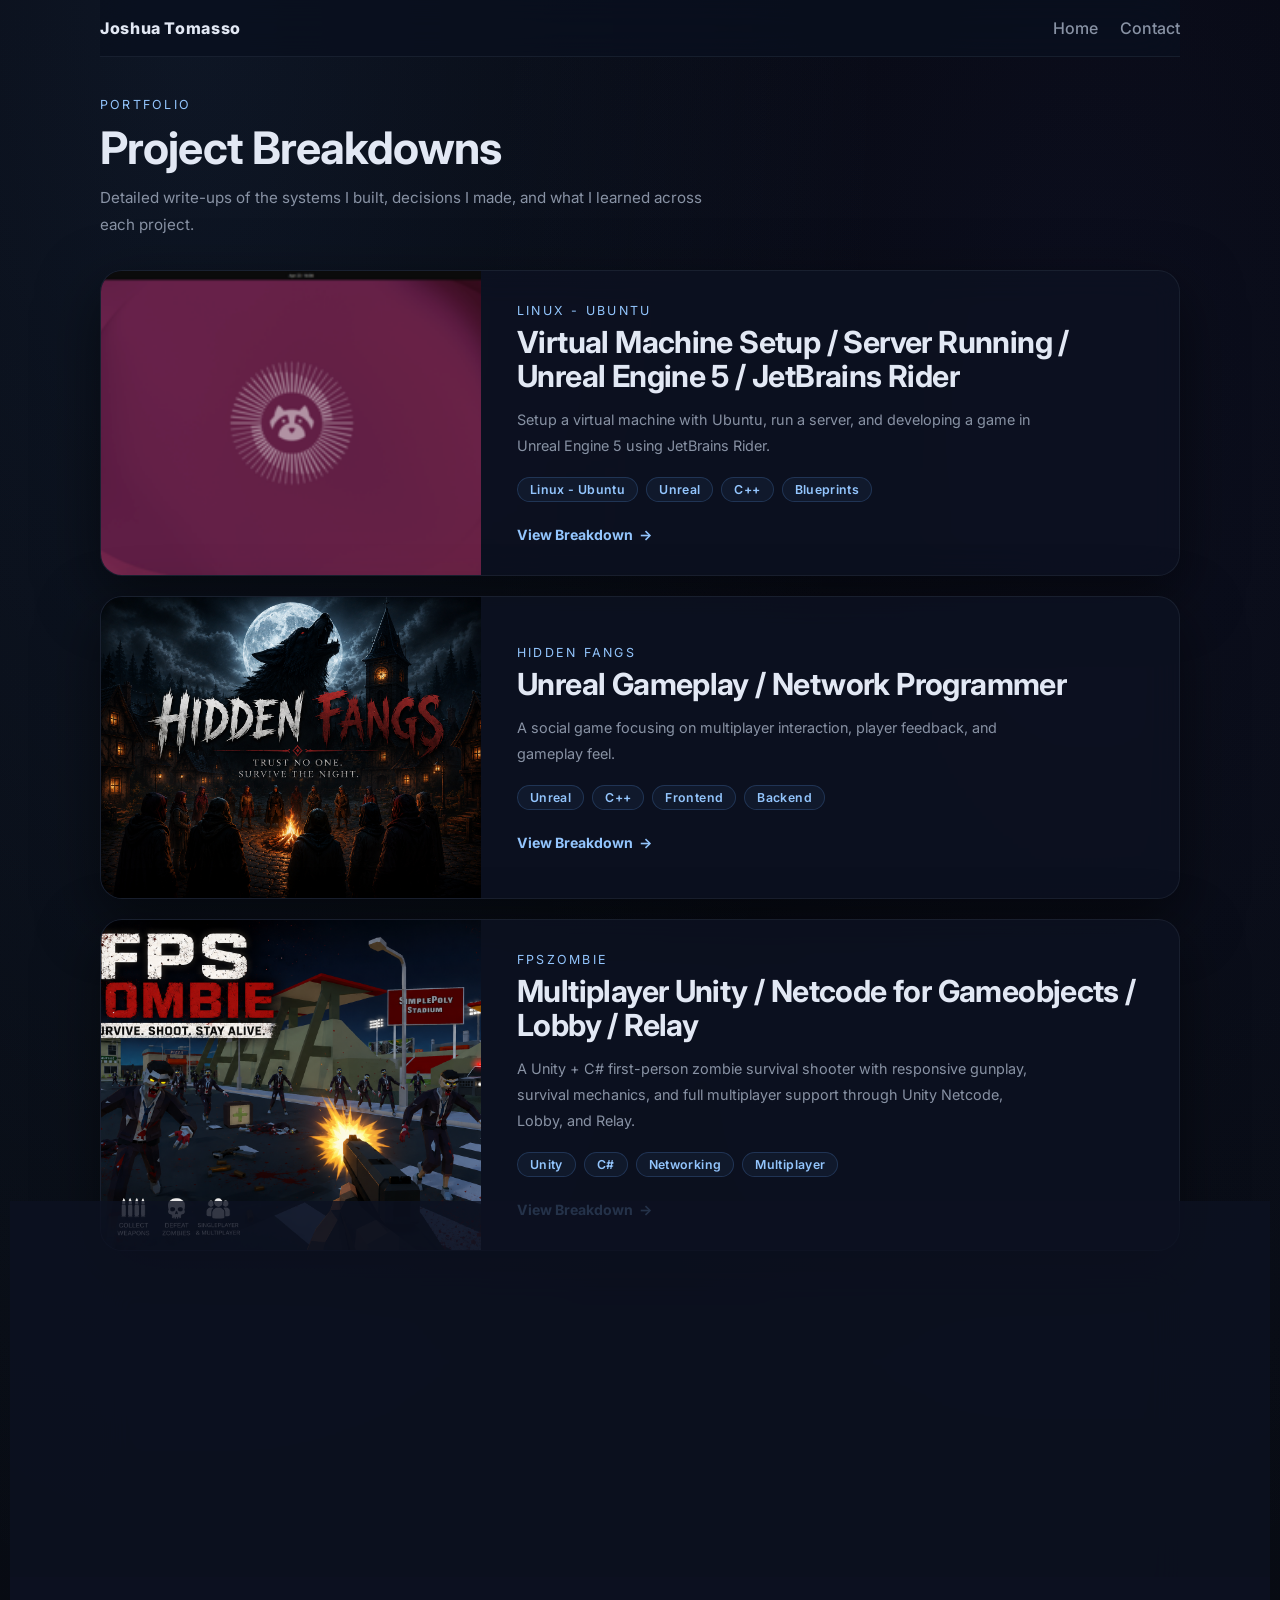
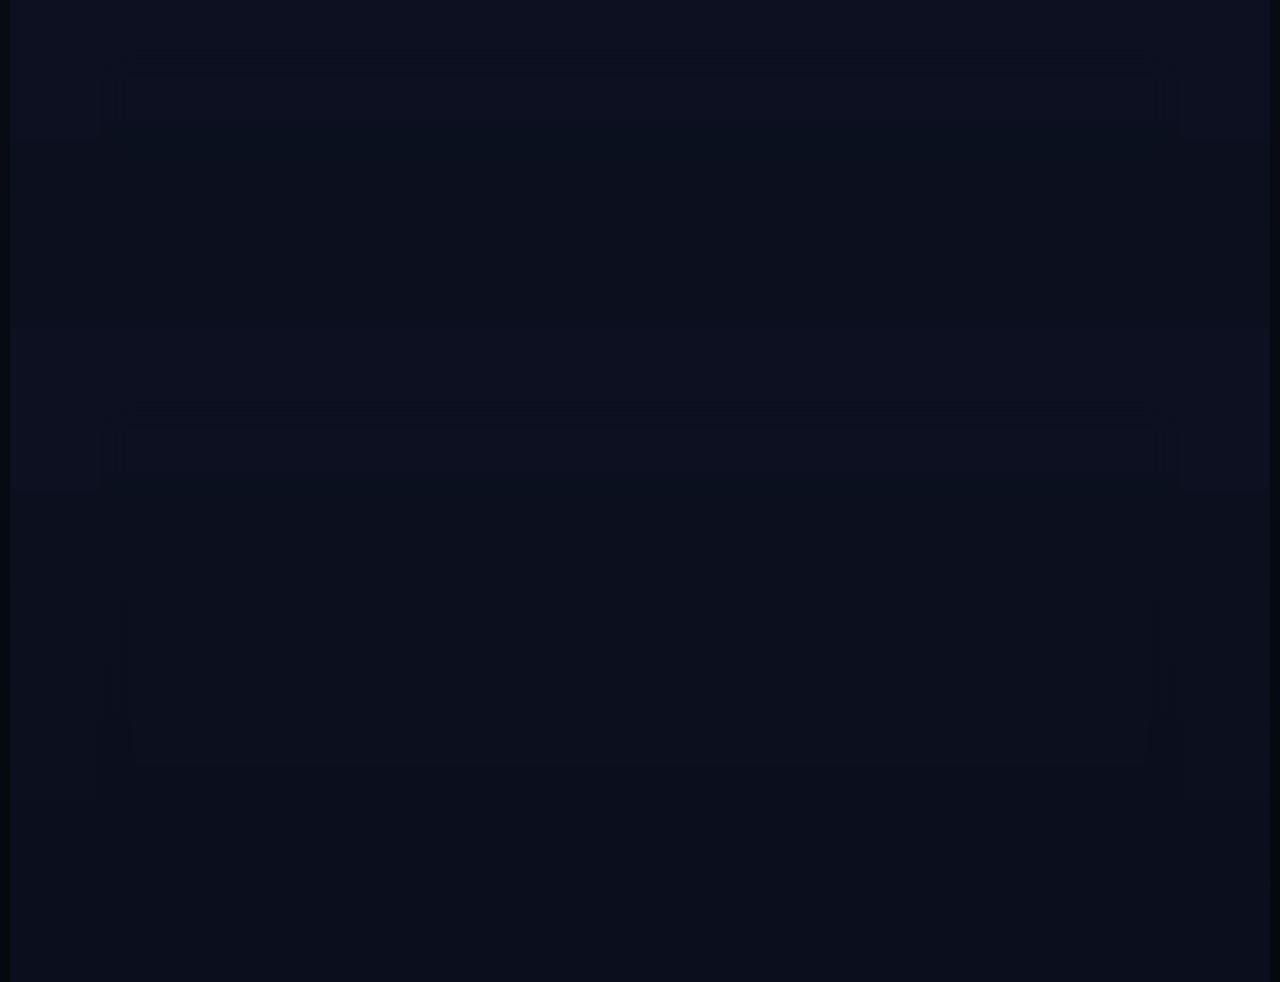
==== commit ff6c8121: "Hidden Fangs & Killshot Momentum Tag Fix" ====
--- a/projects/index.html
+++ b/projects/index.html
@@ -52,7 +52,7 @@
               </div>
               <div class="plc-body">
                   <p class="eyebrow">Hidden Fangs</p>
-                  <h2>Unreal Frontend/Backend / Multiplayer</h2>
+                  <h2>Unreal Gameplay / Network Programmer</h2>
                   <p class="plc-desc">A social game focusing on multiplayer interaction, player feedback, and gameplay feel.</p>
                   <div class="plc-tags">
                       <span>Unreal</span><span>C++</span><span>Frontend</span><span>Backend</span>
@@ -93,7 +93,7 @@
                   <h2>Unreal AI / UI / Settings Save/Load Across Maps</h2>
                   <p class="plc-desc">A fast-paced first-person movement game built in Unreal Engine, focused on momentum, responsiveness, and collaborative gameplay programming in a team environment.</p>
                   <div class="plc-tags">
-                      <span>Unreal</span><span>C++</span><span>UI</span><span>AI</span><span>Team Development</span><span>Save/Load Systems</span>
+                      <span>Unreal Engine 5</span><span>C++</span><span>Blueprint</span><span>UI</span><span>AI</span><span>Save/Load System</span>
                   </div>
                   <span class="plc-cta">View Breakdown <span aria-hidden="true">&rarr;</span></span>
               </div>
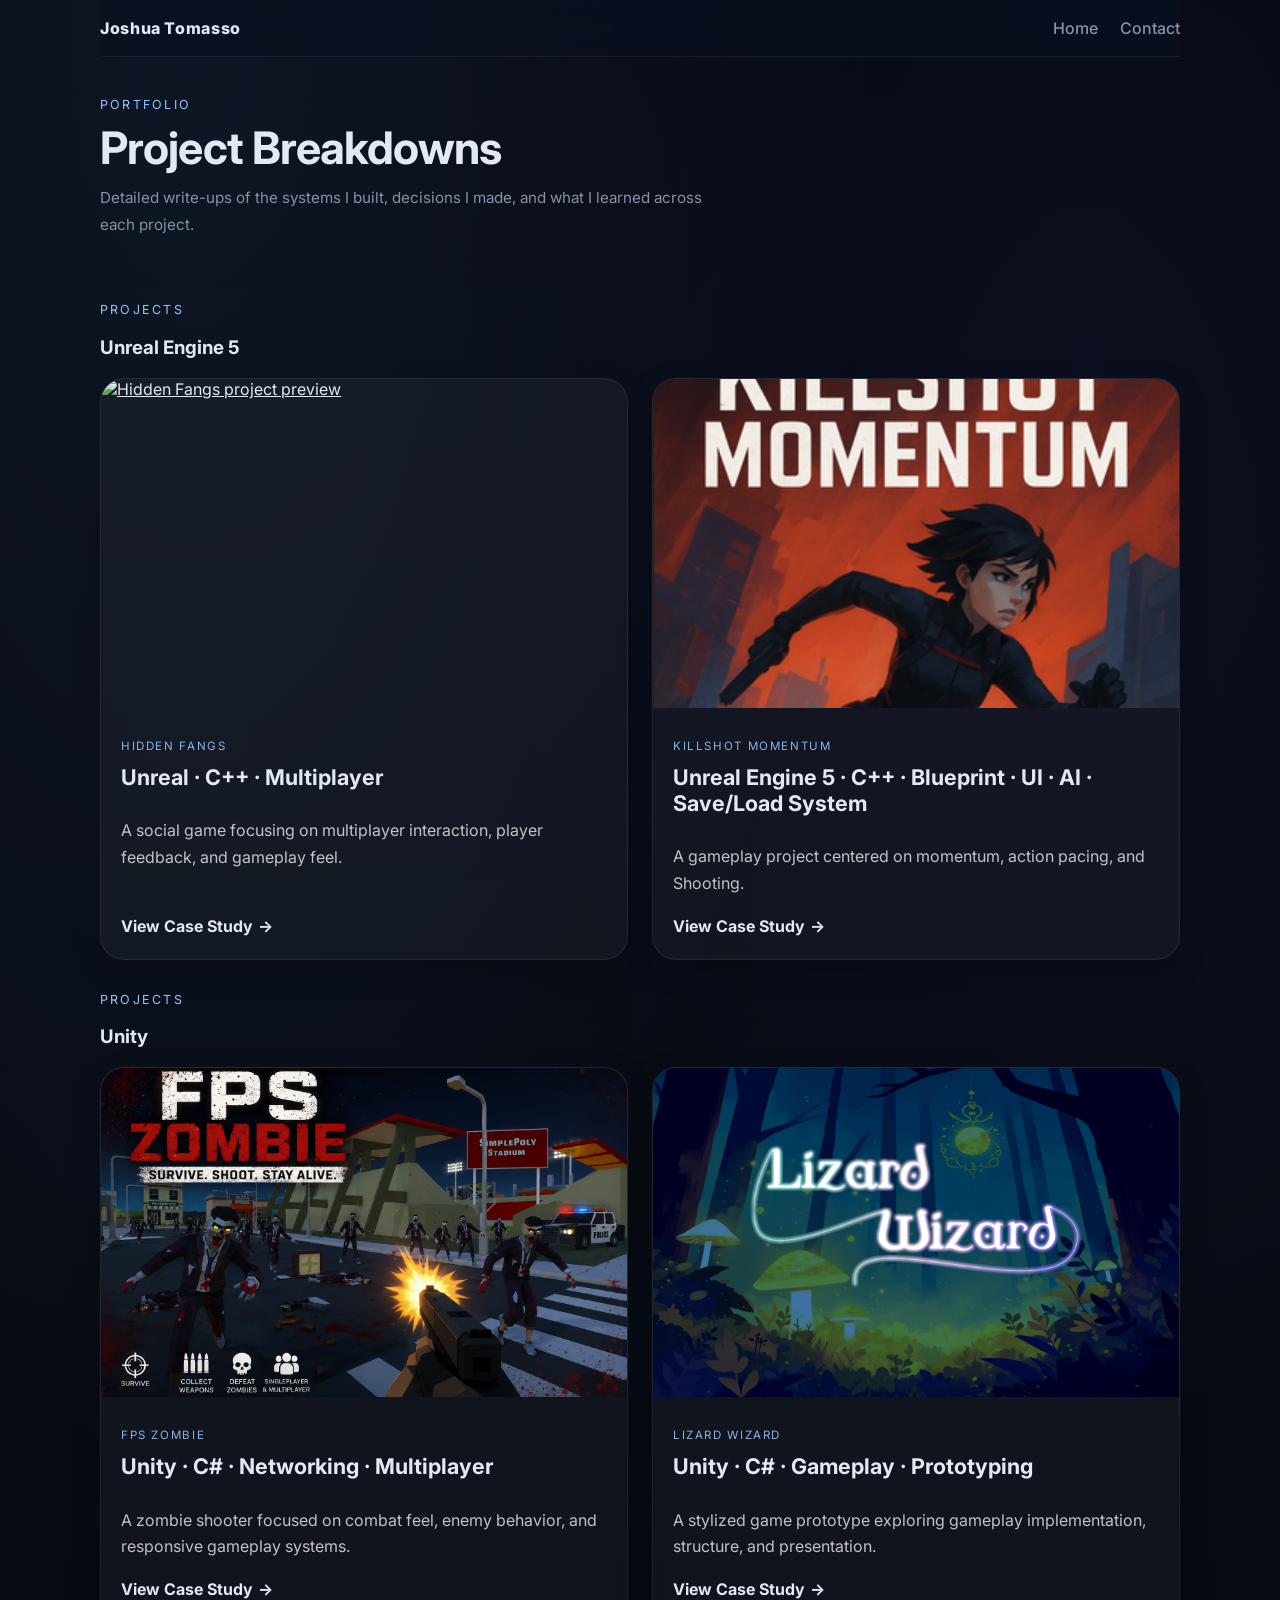
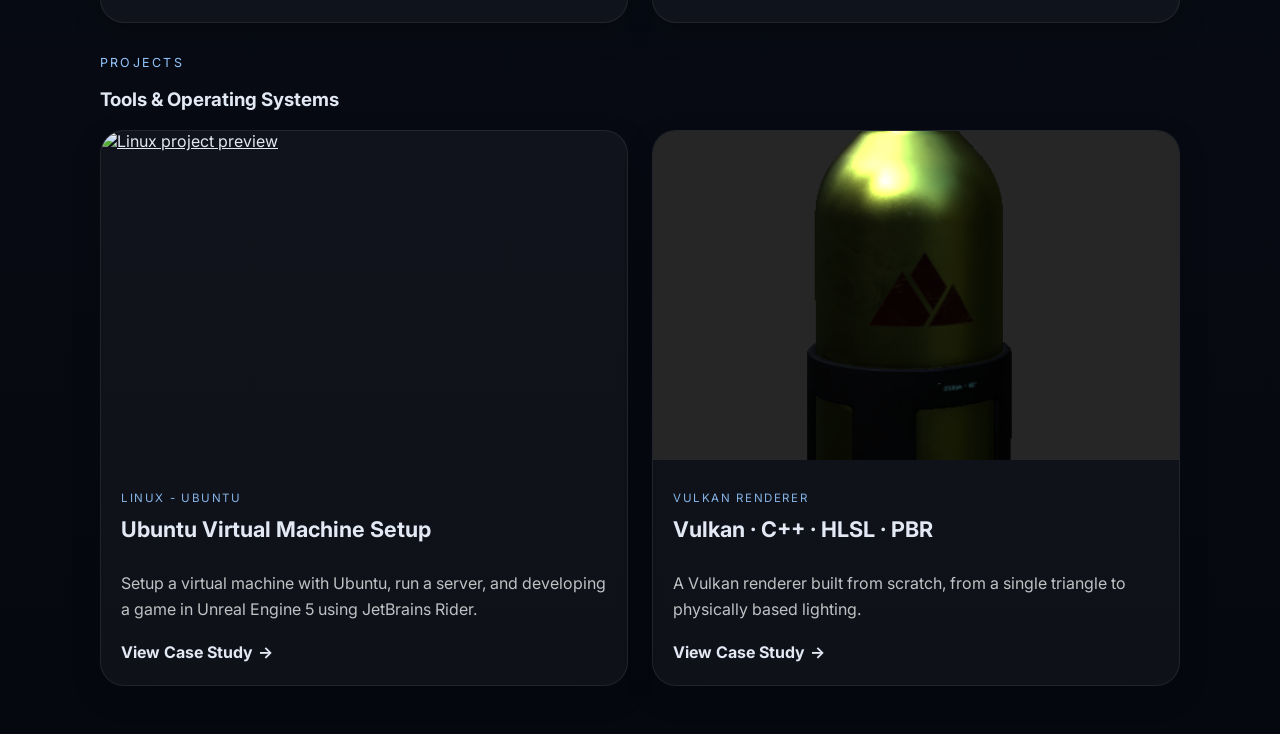
==== commit 8a5bce91: "Update All Projects Page" ====
--- a/projects/index.html
+++ b/projects/index.html
@@ -23,120 +23,164 @@
 
     <main class="projects-list-page">
 
-      <div class="projects-hero">
-        <p class="eyebrow">Portfolio</p>
-        <h1>Project Breakdowns</h1>
-        <p class="projects-hero-copy">Detailed write-ups of the systems I built, decisions I made, and what I learned across each project.</p>
-      </div>
+        <div class="projects-hero">
+            <p class="eyebrow">Portfolio</p>
+            <h1>Project Breakdowns</h1>
+            <p class="projects-hero-copy">Detailed write-ups of the systems I built, decisions I made, and what I learned across each project.</p>
+        </div>
 
-      <div class="project-card-list">
+        <section class="section" id="projects">
+            <div class="section-heading reveal">
+                <p class="eyebrow">Projects</p>
+                <h3>Unreal Engine 5</h3>
+            </div>
 
-          <a class="project-list-card-v2" href="Linux.html">
-              <div class="plc-image">
-                  <img src="../Images/Ubuntu_desktop.png" alt="Linux Cover Image" />
-              </div>
-              <div class="plc-body">
-                  <p class="eyebrow">Linux - Ubuntu</p>
-                  <h2>Virtual Machine Setup / Server Running / Unreal Engine 5 / JetBrains Rider</h2>
-                  <p class="plc-desc">Setup a virtual machine with Ubuntu, run a server, and developing a game in Unreal Engine 5 using JetBrains Rider.</p>
-                  <div class="plc-tags">
-                      <span>Linux - Ubuntu</span><span>Unreal</span><span>C++</span><span>Blueprints</span>
-                  </div>
-                  <span class="plc-cta">View Breakdown <span aria-hidden="true">&rarr;</span></span>
-              </div>
-          </a>
+            <div class="project-card-grid">
+                <article class="project-card reveal reveal-delay-3">
+                    <a class="project-card-image" href="projects/hidden-fangs.html">
+                        <img src="Images/HiddenFang_CoverImage.png" alt="Hidden Fangs project preview">
+                    </a>
 
-          <a class="project-list-card-v2" href="hidden-fangs.html">
-              <div class="plc-image">
-                  <img src="../Images/HiddenFang_CoverImage.png" alt="Hidden Fangs Cover Image" />
-              </div>
-              <div class="plc-body">
-                  <p class="eyebrow">Hidden Fangs</p>
-                  <h2>Unreal Gameplay / Network Programmer</h2>
-                  <p class="plc-desc">A social game focusing on multiplayer interaction, player feedback, and gameplay feel.</p>
-                  <div class="plc-tags">
-                      <span>Unreal</span><span>C++</span><span>Frontend</span><span>Backend</span>
-                  </div>
-                  <span class="plc-cta">View Breakdown <span aria-hidden="true">&rarr;</span></span>
-              </div>
-          </a>
+                    <div class="project-card-body">
+                        <p class="project-card-kicker">Hidden Fangs</p>
+                        <h3><a href="projects/hidden-fangs.html">Unreal · C++ · Multiplayer</a></h3>
+                        <p>
+                            A social game focusing on multiplayer interaction, player feedback, and gameplay feel.
+                        </p>
 
-          <a class="project-list-card-v2" href="fpszombie.html">
-              <div class="plc-image">
-                  <img src="../Images/FPSZombie.png"
-                       data-still="../Images/FPSZombie.png"
-                       data-gif="../Images/FPSZombieGameplayGif.gif"
-                       alt="FPS Zombie project preview"
-                       class="hover-gif">
-              </div>
-              <div class="plc-body">
-                  <p class="eyebrow">FPSZombie</p>
-                  <h2>Multiplayer Unity / Netcode for Gameobjects / Lobby / Relay</h2>
-                  <p class="plc-desc">A Unity + C# first-person zombie survival shooter with responsive gunplay, survival mechanics, and full multiplayer support through Unity Netcode, Lobby, and Relay.</p>
-                  <div class="plc-tags">
-                      <span>Unity</span><span>C#</span><span>Networking</span><span>Multiplayer</span>
-                  </div>
-                  <span class="plc-cta">View Breakdown <span aria-hidden="true">&rarr;</span></span>
-              </div>
-          </a>
+                        <div class="project-card-actions">
+                            <a class="text-link" href="projects/hidden-fangs.html">View Case Study</a>
+                        </div>
+                    </div>
+                </article>
 
-          <a class="project-list-card-v2" href="killshot-momentum.html">
-              <div class="plc-image">
-                  <img src="../Images/KillshotMomentum.png"
-                       data-still="../Images/KillshotMomentum.png"
-                       data-gif="../Images/KillshotMomentumGameplayGif.gif"
-                       alt="Killshot Momentum project preview"
-                       class="hover-gif">
-              </div>
-              <div class="plc-body">
-                  <p class="eyebrow">Killshot Momentum</p>
-                  <h2>Unreal AI / UI / Settings Save/Load Across Maps</h2>
-                  <p class="plc-desc">A fast-paced first-person movement game built in Unreal Engine, focused on momentum, responsiveness, and collaborative gameplay programming in a team environment.</p>
-                  <div class="plc-tags">
-                      <span>Unreal Engine 5</span><span>C++</span><span>Blueprint</span><span>UI</span><span>AI</span><span>Save/Load System</span>
-                  </div>
-                  <span class="plc-cta">View Breakdown <span aria-hidden="true">&rarr;</span></span>
-              </div>
-          </a>
+                <article class="project-card reveal reveal-delay-1">
+                    <a class="project-card-image" href="projects/killshot-momentum.html">
+                        <img src="../Images/KillshotMomentum.png"
+                             data-still="../Images/KillshotMomentum.png"
+                             data-gif="../Images/KillshotMomentumGameplayGif.gif"
+                             alt="Killshot Momentum project preview"
+                             class="hover-gif">
+                    </a>
+                    <div class="project-card-body">
+                        <p class="project-card-kicker">Killshot Momentum</p>
+                        <h3><a href="projects/killshot-momentum.html">Unreal Engine 5 · C++ · Blueprint · UI · AI · Save/Load System</a></h3>
+                        <p>
+                            A gameplay project centered on momentum, action pacing, and Shooting.
+                        </p>
 
-          <a class="project-list-card-v2" href="lizard-wizard.html">
-              <div class="plc-image">
-                  <img src="../Images/LizardWizard.png"
-                       data-still="../Images/LizardWizard.png"
-                       data-gif="../Images/LizardWizardGameplayGif.gif"
-                       alt="Lizard Wizard project preview"
-                       class="hover-gif">
-              </div>
-              <div class="plc-body">
-                  <p class="eyebrow">Lizard Wizard</p>
-                  <h2>Unity 3D Audio Systems / Transition Boss Music</h2>
-                  <p class="plc-desc">A Unity C# project where I designed and implemented the game's sound system, connecting audio behavior to gameplay events to strengthen player feedback and overall game feel.</p>
-                  <div class="plc-tags">
-                      <span>Unity</span><span>C#</span><span>Audio Systems</span><span>Gameplay</span>
-                  </div>
-                  <span class="plc-cta">View Breakdown <span aria-hidden="true">&rarr;</span></span>
-              </div>
-          </a>
+                        <div class="project-card-actions">
+                            <a class="text-link" href="projects/killshot-momentum.html">View Case Study</a>
+                        </div>
+                    </div>
+                </article>
 
-          <a class="project-list-card-v2" href="3DCC.html">
-              <div class="plc-image">
-                  <img src="../Images/3DCC.png"
-                       data-still="../Images/3DCC.png"
-                       alt="Vulkan Renderer project preview"
-                       class="hover-gif">
-              </div>
-              <div class="plc-body">
-                  <p class="eyebrow">Vulkan Renderer</p>
-                  <h2>Vulkan / C++ / Graphics Programming</h2>
-                  <p class="plc-desc">A Vulkan renderer I built from scratch, going from a single triangle to physically based rendering with glTF models, textures, and image-based lighting.</p>
-                  <div class="plc-tags">
-                      <span>Vulkan</span><span>C++</span><span>HLSL</span><span>PBR</span>
-                  </div>
-                  <span class="plc-cta">View Breakdown <span aria-hidden="true">&rarr;</span></span>
-              </div>
-          </a>
+            </div>
+        </section>
 
-      </div>
+
+        <section class="section" id="projects">
+            <div class="section-heading reveal">
+                <p class="eyebrow">Projects</p>
+                <h3>Unity</h3>
+            </div>
+
+            <div class="project-card-grid">
+                <article class="project-card reveal">
+                    <a class="project-card-image" href="projects/fpszombie.html">
+                        <img src="../Images/FPSZombie.png"
+                             data-still="../Images/FPSZombie.png"
+                             data-gif="../Images/FPSZombieGameplayGif.gif"
+                             alt="FPS Zombie project preview"
+                             class="hover-gif">
+                    </a>
+
+                    <div class="project-card-body">
+                        <p class="project-card-kicker">FPS Zombie</p>
+                        <h3><a href="projects/fpszombie.html">Unity · C# · Networking · Multiplayer</a></h3>
+                        <p>
+                            A zombie shooter focused on combat feel, enemy behavior, and responsive gameplay systems.
+                        </p>
+
+                        <div class="project-card-actions">
+                            <a class="text-link" href="projects/fpszombie.html">View Case Study</a>
+                        </div>
+                    </div>
+                </article>
+
+                <article class="project-card reveal reveal-delay-2">
+                    <a class="project-card-image" href="projects/lizard-wizard.html">
+                        <img src="../Images/LizardWizard.png"
+                             data-still="../Images/LizardWizard.png"
+                             data-gif="../Images/LizardWizardGameplayGif.gif"
+                             alt="Lizard Wizard project preview"
+                             class="hover-gif">
+                    </a>
+
+                    <div class="project-card-body">
+                        <p class="project-card-kicker">Lizard Wizard</p>
+                        <h3><a href="projects/lizard-wizard.html">Unity · C# · Gameplay · Prototyping</a></h3>
+                        <p>
+                            A stylized game prototype exploring gameplay implementation, structure, and presentation.
+                        </p>
+
+                        <div class="project-card-actions">
+                            <a class="text-link" href="projects/lizard-wizard.html">View Case Study</a>
+                        </div>
+                    </div>
+                </article>
+
+            </div>
+        </section>
+
+
+        <section class="section" id="projects">
+            <div class="section-heading reveal">
+                <p class="eyebrow">Projects</p>
+                <h3>Tools & Operating Systems</h3>
+            </div>
+
+            <div class="project-card-grid">
+                <article class="project-card reveal reveal-delay-3">
+                    <a class="project-card-image" href="projects/Linux.html">
+                        <img src="Images/Ubuntu_desktop.png" alt="Linux project preview">
+                    </a>
+
+                    <div class="project-card-body">
+                        <p class="project-card-kicker">Linux - Ubuntu</p>
+                        <h3><a href="projects/Linux.html">Ubuntu Virtual Machine Setup</a></h3>
+                        <p>
+                            Setup a virtual machine with Ubuntu, run a server, and developing a game in Unreal Engine 5 using JetBrains Rider.
+                        </p>
+
+                        <div class="project-card-actions">
+                            <a class="text-link" href="projects/Linux.html">View Case Study</a>
+                        </div>
+                    </div>
+                </article>
+
+                <article class="project-card reveal reveal-delay-2">
+                    <a class="project-card-image" href="projects/3DCC.html">
+                        <img src="../Images/3DCC.png"
+                             data-still="../Images/3DCC.png"
+                             alt="Vulkan Renderer project preview"
+                             class="hover-gif">
+                    </a>
+
+                    <div class="project-card-body">
+                        <p class="project-card-kicker">Vulkan Renderer</p>
+                        <h3><a href="projects/3DCC.html">Vulkan · C++ · HLSL · PBR</a></h3>
+                        <p>
+                            A Vulkan renderer built from scratch, from a single triangle to physically based lighting.
+                        </p>
+
+                        <div class="project-card-actions">
+                            <a class="text-link" href="projects/3DCC.html">View Case Study</a>
+                        </div>
+                    </div>
+                </article>
+            </div>
+        </section>
     </main>
   </div>
   <script src="../script.js"></script>
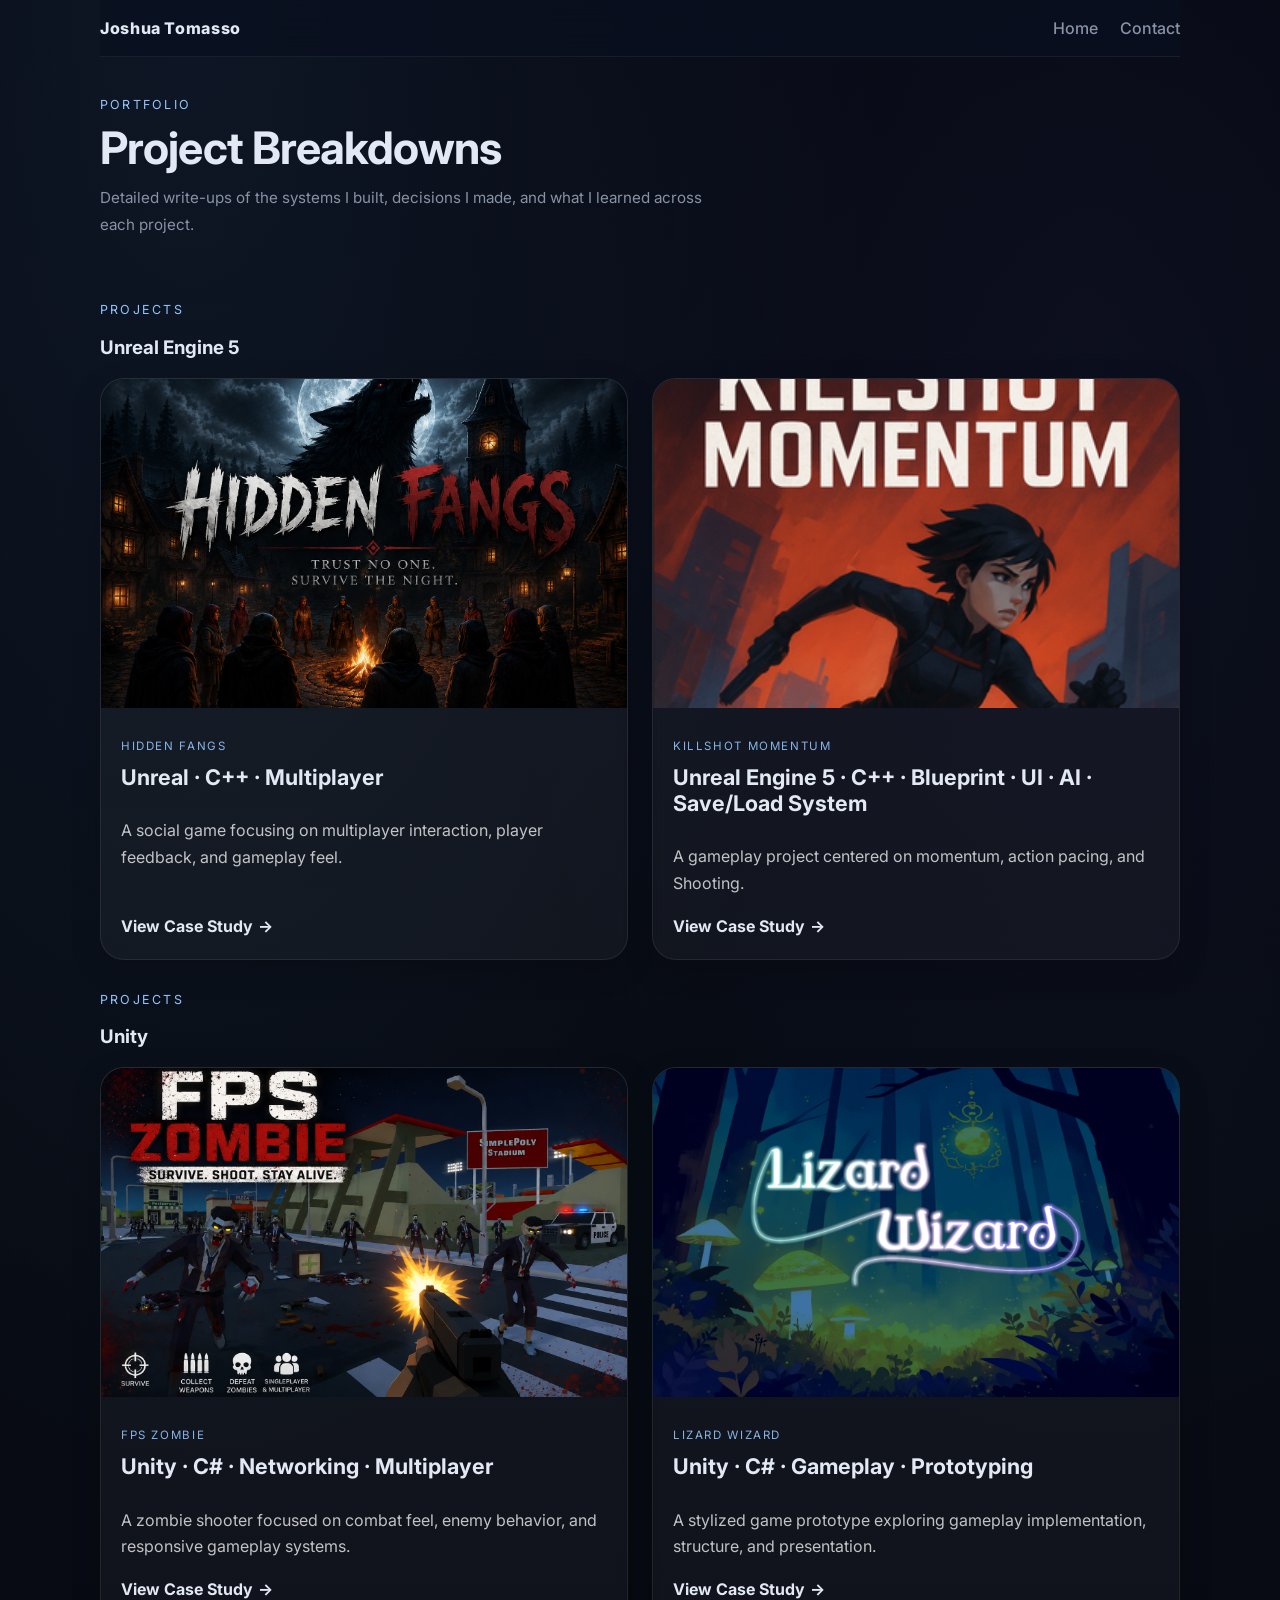
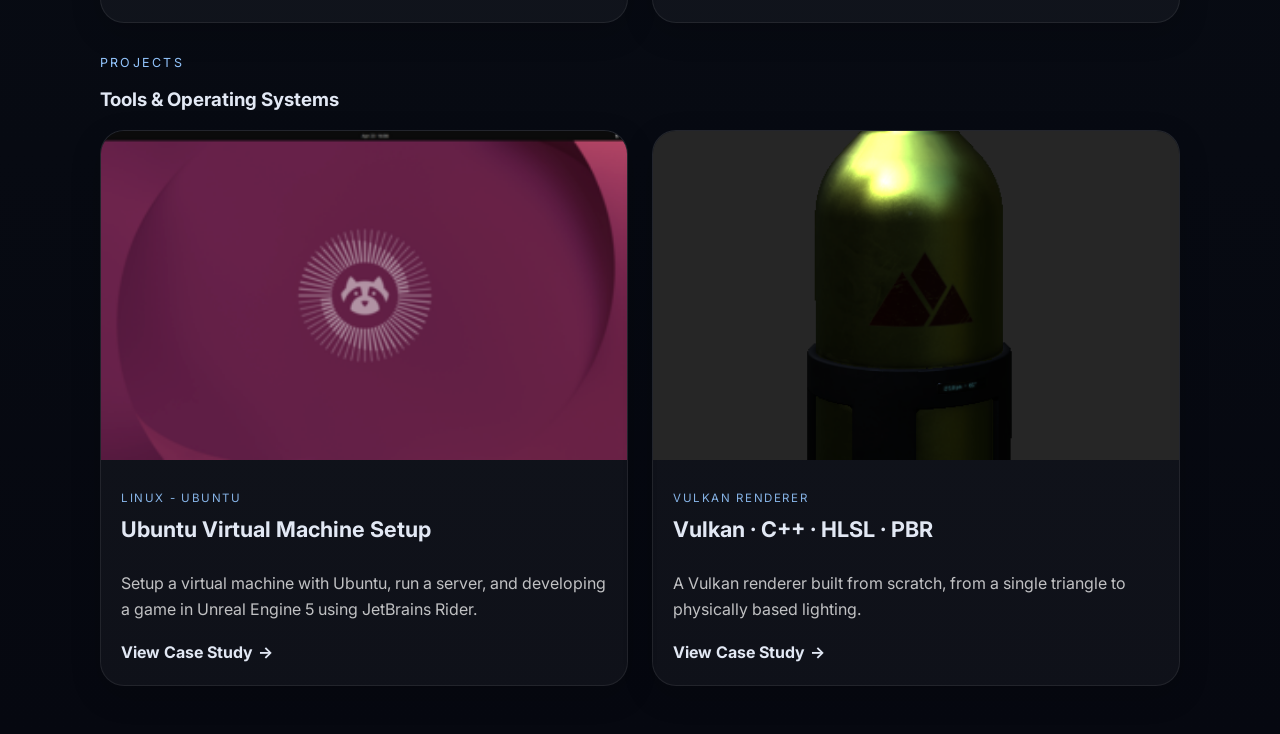
==== commit 7ed0404c: "Image Fix" ====
--- a/projects/index.html
+++ b/projects/index.html
@@ -38,7 +38,7 @@
             <div class="project-card-grid">
                 <article class="project-card reveal reveal-delay-3">
                     <a class="project-card-image" href="projects/hidden-fangs.html">
-                        <img src="Images/HiddenFang_CoverImage.png" alt="Hidden Fangs project preview">
+                        <img src="../Images/HiddenFang_CoverImage.png" alt="Hidden Fangs project preview">
                     </a>
 
                     <div class="project-card-body">
@@ -143,7 +143,7 @@
             <div class="project-card-grid">
                 <article class="project-card reveal reveal-delay-3">
                     <a class="project-card-image" href="projects/Linux.html">
-                        <img src="Images/Ubuntu_desktop.png" alt="Linux project preview">
+                        <img src="../Images/Ubuntu_desktop.png" alt="Linux project preview">
                     </a>
 
                     <div class="project-card-body">
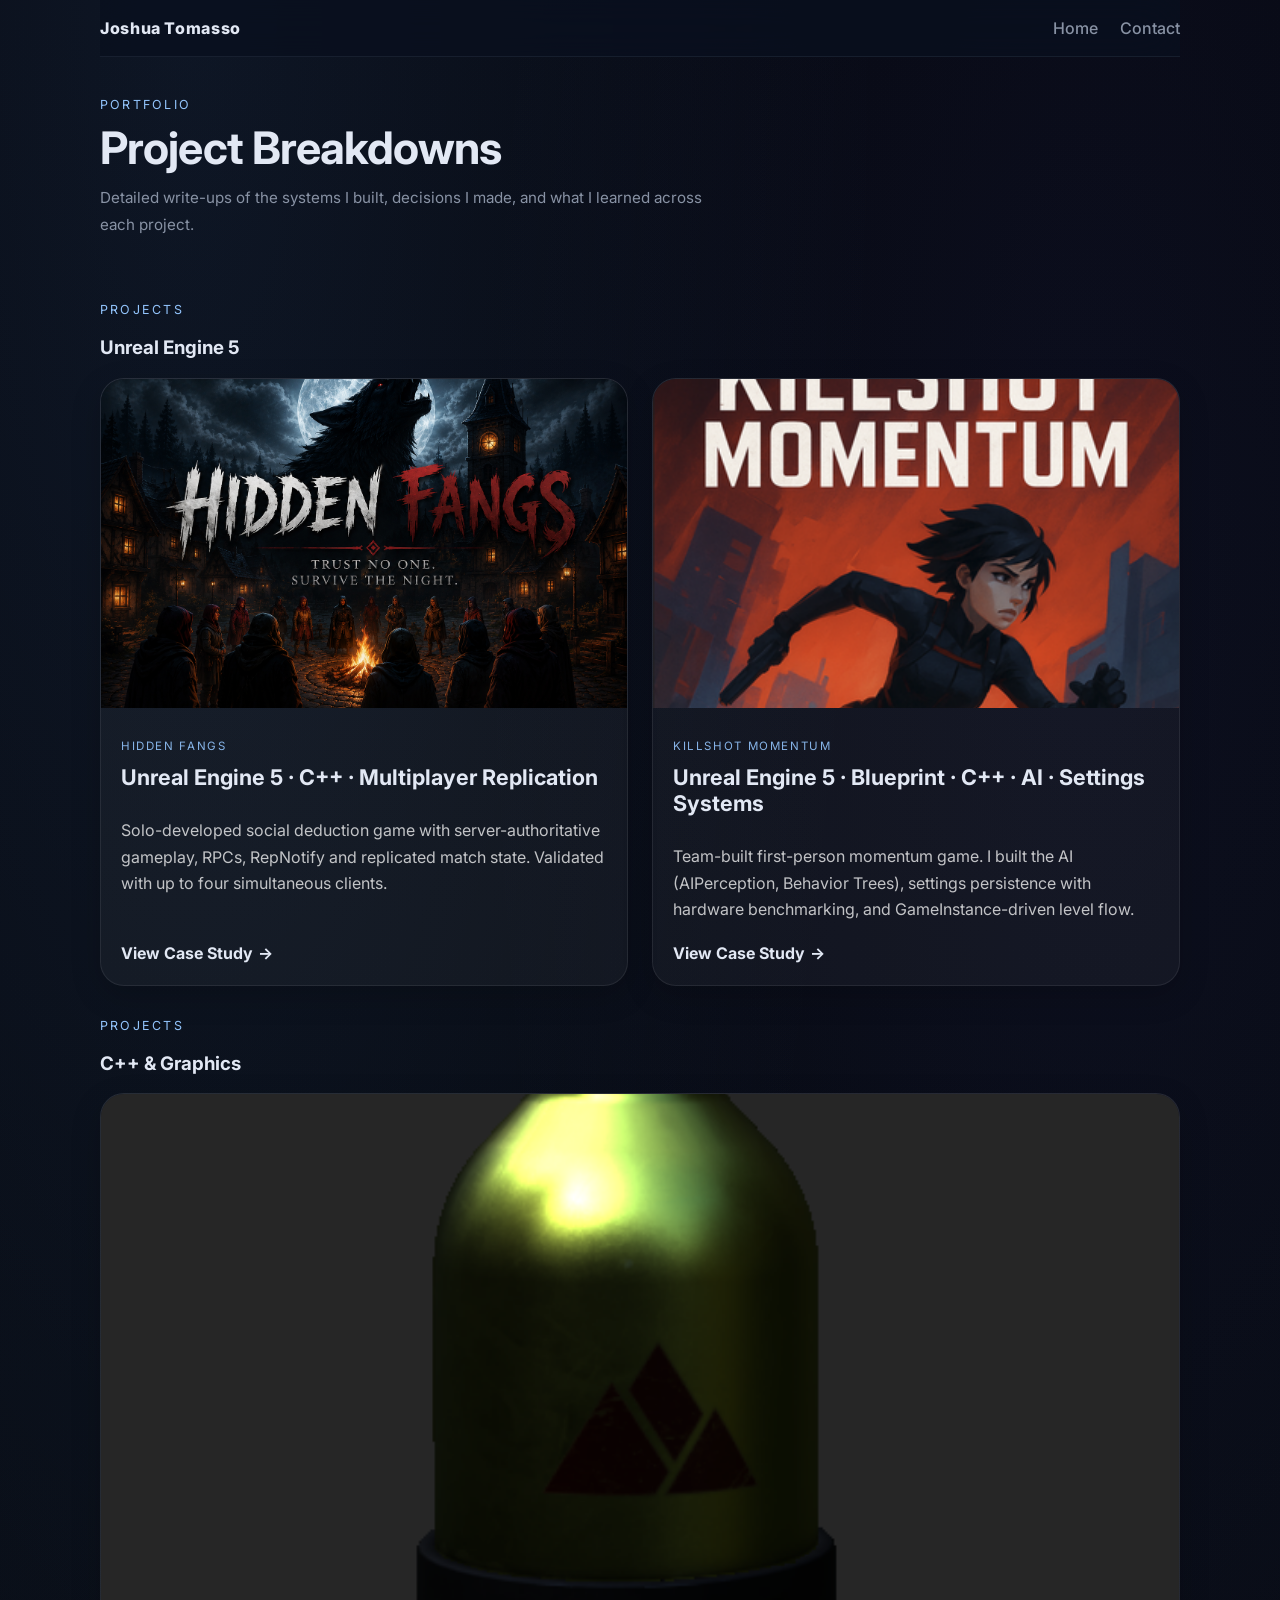
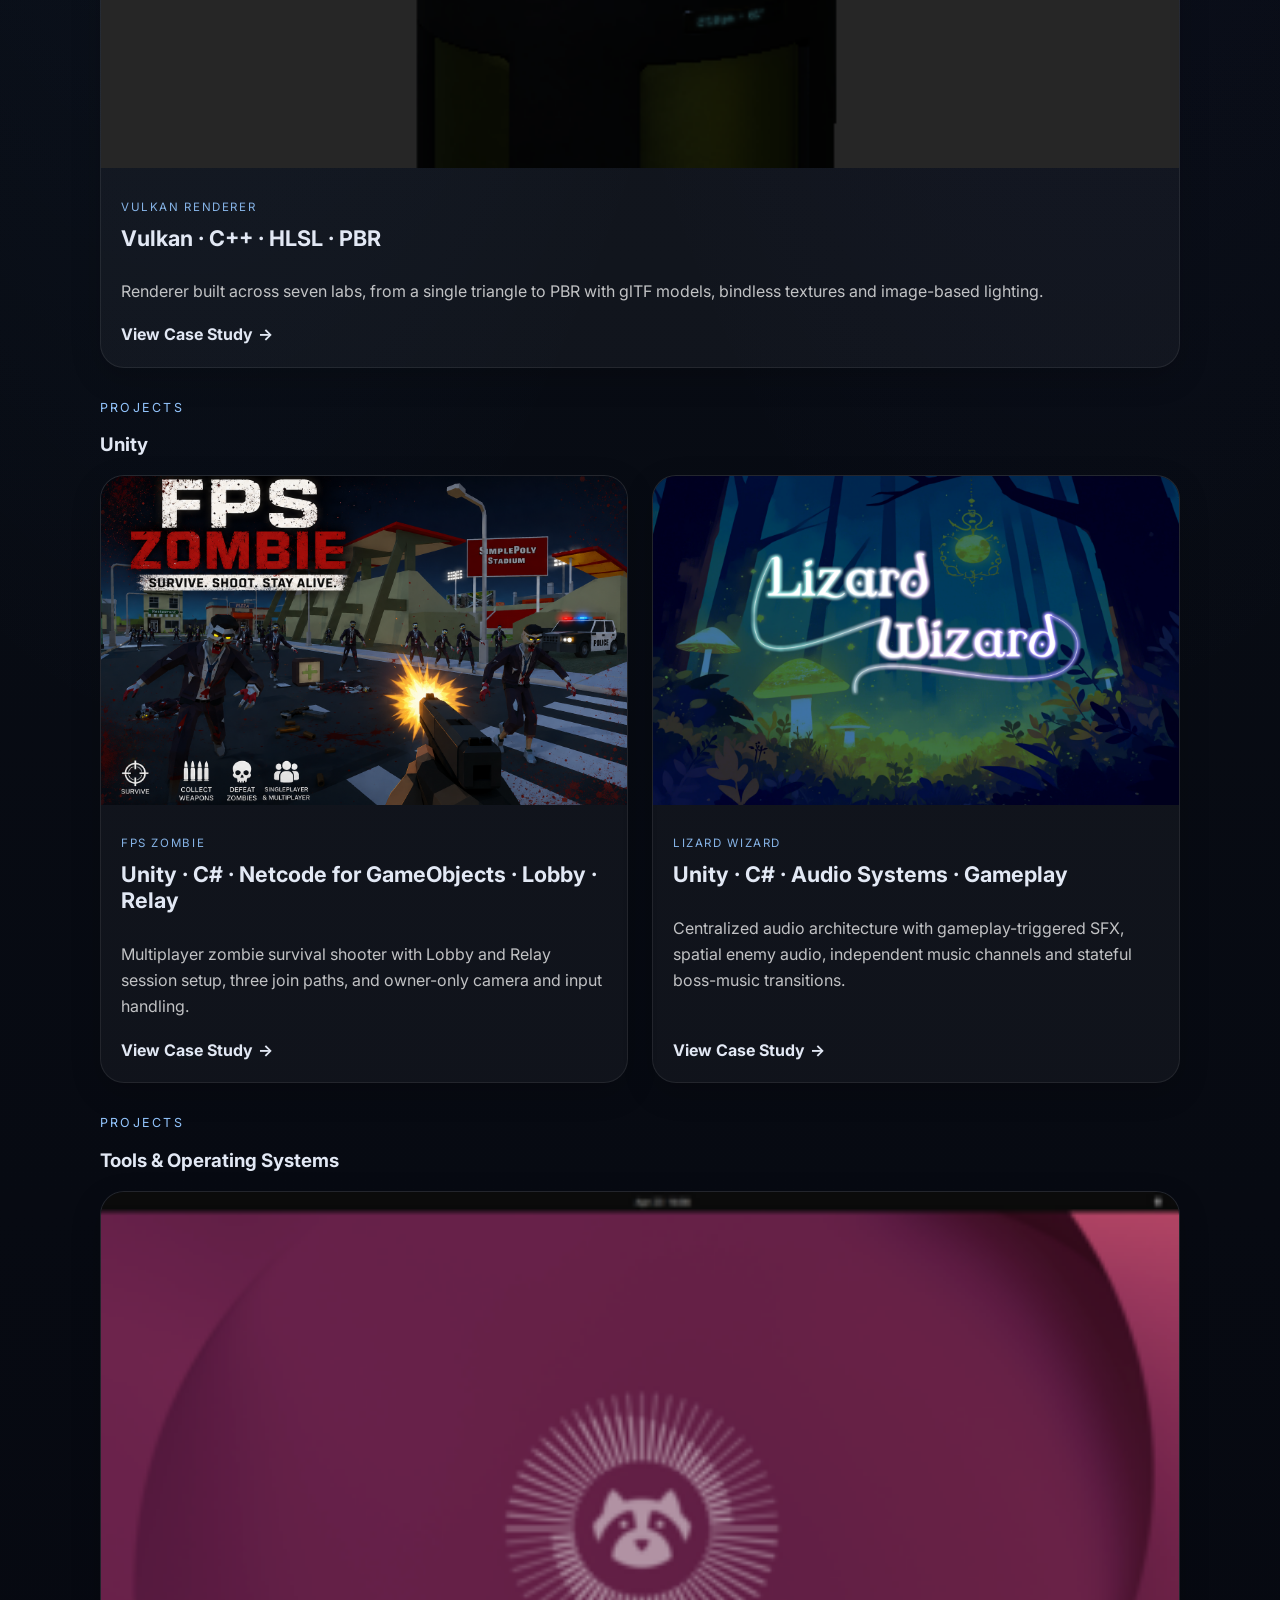
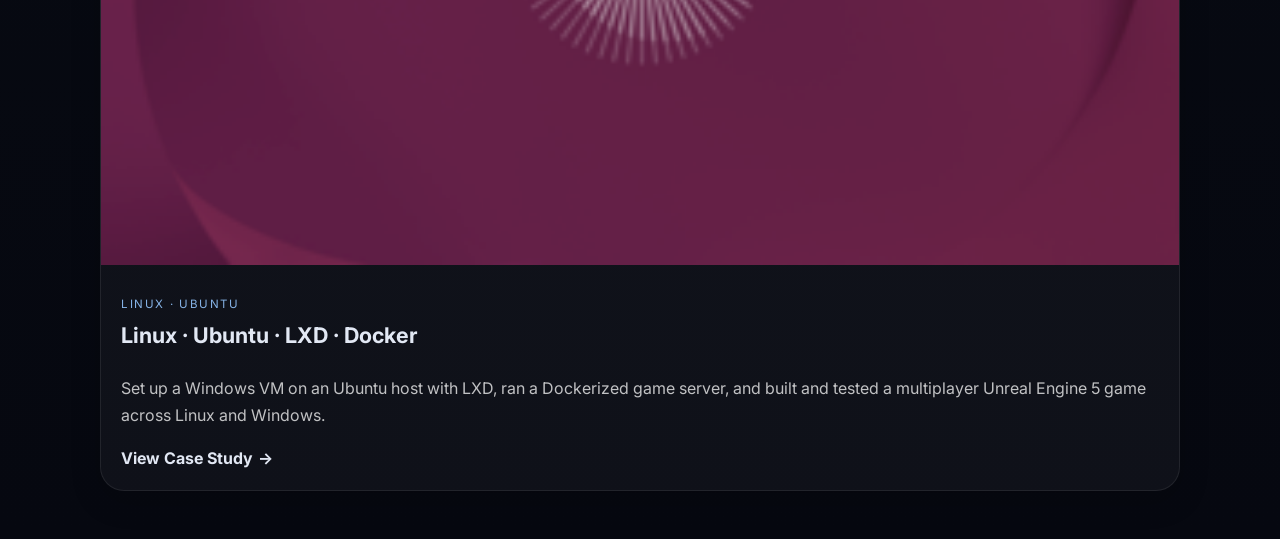
==== commit fda65e83: "Fix All Projects Page" ====
--- a/projects/index.html
+++ b/projects/index.html
@@ -1,188 +1,185 @@
 <!DOCTYPE html>
 <html lang="en">
 <head>
-  <meta charset="UTF-8" />
-  <meta name="viewport" content="width=device-width, initial-scale=1.0" />
-  <meta name="description" content="Project case studies for Joshua Tomasso's game development portfolio." />
-  <title>Projects | Joshua Tomasso</title>
-  <script>if(window.self!==window.top)document.documentElement.classList.add('in-iframe');</script>
-  <link rel="preconnect" href="https://fonts.googleapis.com">
-  <link rel="preconnect" href="https://fonts.gstatic.com" crossorigin>
-  <link href="https://fonts.googleapis.com/css2?family=Inter:wght@400;500;600;700;800&display=swap" rel="stylesheet">
-  <link rel="stylesheet" href="../style.css" />
+    <meta charset="UTF-8" />
+    <meta name="viewport" content="width=device-width, initial-scale=1.0" />
+    <meta name="description" content="Project case studies for Joshua Tomasso's game development portfolio." />
+    <title>Projects | Joshua Tomasso</title>
+    <script>if(window.self!==window.top)document.documentElement.classList.add('in-iframe');</script>
+    <link rel="preconnect" href="https://fonts.googleapis.com">
+    <link rel="preconnect" href="https://fonts.gstatic.com" crossorigin>
+    <link href="https://fonts.googleapis.com/css2?family=Inter:wght@400;500;600;700;800&display=swap" rel="stylesheet">
+    <link rel="stylesheet" href="../style.css" />
 </head>
 <body>
-  <div class="site-shell inner-page-shell">
-    <header class="topbar topbar-inner">
-      <a class="brand" href="../index.html">Joshua Tomasso</a>
-      <nav class="nav nav-static" aria-label="Projects navigation">
-        <a href="../index.html">Home</a>
-        <a href="../index.html#contact">Contact</a>
-      </nav>
-    </header>
+    <div class="site-shell inner-page-shell">
+        <header class="topbar topbar-inner">
+            <a class="brand" href="../index.html">Joshua Tomasso</a>
+            <nav class="nav nav-static" aria-label="Projects navigation">
+                <a href="../index.html">Home</a>
+                <a href="../index.html#contact">Contact</a>
+            </nav>
+        </header>
 
-    <main class="projects-list-page">
+        <main class="projects-list-page">
 
-        <div class="projects-hero">
-            <p class="eyebrow">Portfolio</p>
-            <h1>Project Breakdowns</h1>
-            <p class="projects-hero-copy">Detailed write-ups of the systems I built, decisions I made, and what I learned across each project.</p>
-        </div>
-
-        <section class="section" id="projects">
-            <div class="section-heading reveal">
-                <p class="eyebrow">Projects</p>
-                <h3>Unreal Engine 5</h3>
+            <div class="projects-hero">
+                <p class="eyebrow">Portfolio</p>
+                <h1>Project Breakdowns</h1>
+                <p class="projects-hero-copy">Detailed write-ups of the systems I built, decisions I made, and what I learned across each project.</p>
             </div>
 
-            <div class="project-card-grid">
-                <article class="project-card reveal reveal-delay-3">
-                    <a class="project-card-image" href="projects/hidden-fangs.html">
-                        <img src="../Images/HiddenFang_CoverImage.png" alt="Hidden Fangs project preview">
-                    </a>
+            <section class="section" id="projects-unreal">
+                <div class="section-heading reveal">
+                    <p class="eyebrow">Projects</p>
+                    <h3>Unreal Engine 5</h3>
+                </div>
 
-                    <div class="project-card-body">
-                        <p class="project-card-kicker">Hidden Fangs</p>
-                        <h3><a href="projects/hidden-fangs.html">Unreal · C++ · Multiplayer</a></h3>
-                        <p>
-                            A social game focusing on multiplayer interaction, player feedback, and gameplay feel.
-                        </p>
+                <div class="project-card-grid">
+                    <article class="project-card reveal">
+                        <a class="project-card-image" href="hidden-fangs.html">
+                            <img src="../Images/HiddenFang_CoverImage.png" alt="Hidden Fangs project preview">
+                        </a>
+                        <div class="project-card-body">
+                            <p class="project-card-kicker">Hidden Fangs</p>
+                            <h3><a href="hidden-fangs.html">Unreal Engine 5 · C++ · Multiplayer Replication</a></h3>
+                            <p>
+                                Solo-developed social deduction game with server-authoritative gameplay, RPCs, RepNotify and replicated match state. Validated with up to four simultaneous clients.
+                            </p>
+                            <div class="project-card-actions">
+                                <a class="text-link" href="hidden-fangs.html">View Case Study</a>
+                            </div>
+                        </div>
+                    </article>
 
-                        <div class="project-card-actions">
-                            <a class="text-link" href="projects/hidden-fangs.html">View Case Study</a>
+                    <article class="project-card reveal reveal-delay-1">
+                        <a class="project-card-image" href="killshot-momentum.html">
+                            <img src="../Images/KillshotMomentum.png"
+                                 data-still="../Images/KillshotMomentum.png"
+                                 data-gif="../Images/KillshotMomentumGameplayGif.gif"
+                                 alt="Killshot Momentum project preview"
+                                 class="hover-gif">
+                        </a>
+                        <div class="project-card-body">
+                            <p class="project-card-kicker">Killshot Momentum</p>
+                            <h3><a href="killshot-momentum.html">Unreal Engine 5 · Blueprint · C++ · AI · Settings Systems</a></h3>
+                            <p>
+                                Team-built first-person momentum game. I built the AI (AIPerception, Behavior Trees), settings persistence with hardware benchmarking, and GameInstance-driven level flow.
+                            </p>
+                            <div class="project-card-actions">
+                                <a class="text-link" href="killshot-momentum.html">View Case Study</a>
+                            </div>
                         </div>
-                    </div>
-                </article>
+                    </article>
+                </div>
+            </section>
 
-                <article class="project-card reveal reveal-delay-1">
-                    <a class="project-card-image" href="projects/killshot-momentum.html">
-                        <img src="../Images/KillshotMomentum.png"
-                             data-still="../Images/KillshotMomentum.png"
-                             data-gif="../Images/KillshotMomentumGameplayGif.gif"
-                             alt="Killshot Momentum project preview"
-                             class="hover-gif">
-                    </a>
-                    <div class="project-card-body">
-                        <p class="project-card-kicker">Killshot Momentum</p>
-                        <h3><a href="projects/killshot-momentum.html">Unreal Engine 5 · C++ · Blueprint · UI · AI · Save/Load System</a></h3>
-                        <p>
-                            A gameplay project centered on momentum, action pacing, and Shooting.
-                        </p>
+            <section class="section" id="projects-cpp">
+                <div class="section-heading reveal">
+                    <p class="eyebrow">Projects</p>
+                    <h3>C++ &amp; Graphics</h3>
+                </div>
 
-                        <div class="project-card-actions">
-                            <a class="text-link" href="projects/killshot-momentum.html">View Case Study</a>
+                <div class="project-card-grid">
+                    <article class="project-card reveal">
+                        <a class="project-card-image" href="3DCC.html">
+                            <img src="../Images/3DCC.png"
+                                 data-still="../Images/3DCC.png"
+                                 alt="Vulkan Renderer project preview"
+                                 class="hover-gif">
+                        </a>
+                        <div class="project-card-body">
+                            <p class="project-card-kicker">Vulkan Renderer</p>
+                            <h3><a href="3DCC.html">Vulkan · C++ · HLSL · PBR</a></h3>
+                            <p>
+                                Renderer built across seven labs, from a single triangle to PBR with glTF models, bindless textures and image-based lighting.
+                            </p>
+                            <div class="project-card-actions">
+                                <a class="text-link" href="3DCC.html">View Case Study</a>
+                            </div>
                         </div>
-                    </div>
-                </article>
-
-            </div>
-        </section>
+                    </article>
+                </div>
+            </section>
 
 
-        <section class="section" id="projects">
-            <div class="section-heading reveal">
-                <p class="eyebrow">Projects</p>
-                <h3>Unity</h3>
-            </div>
+            <section class="section" id="projects-unity">
+                <div class="section-heading reveal">
+                    <p class="eyebrow">Projects</p>
+                    <h3>Unity</h3>
+                </div>
 
-            <div class="project-card-grid">
-                <article class="project-card reveal">
-                    <a class="project-card-image" href="projects/fpszombie.html">
-                        <img src="../Images/FPSZombie.png"
-                             data-still="../Images/FPSZombie.png"
-                             data-gif="../Images/FPSZombieGameplayGif.gif"
-                             alt="FPS Zombie project preview"
-                             class="hover-gif">
-                    </a>
+                <div class="project-card-grid">
+                    <article class="project-card reveal">
+                        <a class="project-card-image" href="fpszombie.html">
+                            <img src="../Images/FPSZombie.png"
+                                 data-still="../Images/FPSZombie.png"
+                                 data-gif="../Images/FPSZombieGameplayGif.gif"
+                                 alt="FPS Zombie project preview"
+                                 class="hover-gif">
+                        </a>
+                        <div class="project-card-body">
+                            <p class="project-card-kicker">FPS Zombie</p>
+                            <h3><a href="fpszombie.html">Unity · C# · Netcode for GameObjects · Lobby · Relay</a></h3>
+                            <p>
+                                Multiplayer zombie survival shooter with Lobby and Relay session setup, three join paths, and owner-only camera and input handling.
+                            </p>
+                            <div class="project-card-actions">
+                                <a class="text-link" href="fpszombie.html">View Case Study</a>
+                            </div>
+                        </div>
+                    </article>
 
-                    <div class="project-card-body">
-                        <p class="project-card-kicker">FPS Zombie</p>
-                        <h3><a href="projects/fpszombie.html">Unity · C# · Networking · Multiplayer</a></h3>
-                        <p>
-                            A zombie shooter focused on combat feel, enemy behavior, and responsive gameplay systems.
-                        </p>
-
-                        <div class="project-card-actions">
-                            <a class="text-link" href="projects/fpszombie.html">View Case Study</a>
+                    <article class="project-card reveal reveal-delay-1">
+                        <a class="project-card-image" href="lizard-wizard.html">
+                            <img src="../Images/LizardWizard.png"
+                                 data-still="../Images/LizardWizard.png"
+                                 data-gif="../Images/LizardWizardGameplayGif.gif"
+                                 alt="Lizard Wizard project preview"
+                                 class="hover-gif">
+                        </a>
+                        <div class="project-card-body">
+                            <p class="project-card-kicker">Lizard Wizard</p>
+                            <h3><a href="lizard-wizard.html">Unity · C# · Audio Systems · Gameplay</a></h3>
+                            <p>
+                                Centralized audio architecture with gameplay-triggered SFX, spatial enemy audio, independent music channels and stateful boss-music transitions.
+                            </p>
+                            <div class="project-card-actions">
+                                <a class="text-link" href="lizard-wizard.html">View Case Study</a>
+                            </div>
                         </div>
-                    </div>
-                </article>
-
-                <article class="project-card reveal reveal-delay-2">
-                    <a class="project-card-image" href="projects/lizard-wizard.html">
-                        <img src="../Images/LizardWizard.png"
-                             data-still="../Images/LizardWizard.png"
-                             data-gif="../Images/LizardWizardGameplayGif.gif"
-                             alt="Lizard Wizard project preview"
-                             class="hover-gif">
-                    </a>
-
-                    <div class="project-card-body">
-                        <p class="project-card-kicker">Lizard Wizard</p>
-                        <h3><a href="projects/lizard-wizard.html">Unity · C# · Gameplay · Prototyping</a></h3>
-                        <p>
-                            A stylized game prototype exploring gameplay implementation, structure, and presentation.
-                        </p>
-
-                        <div class="project-card-actions">
-                            <a class="text-link" href="projects/lizard-wizard.html">View Case Study</a>
-                        </div>
-                    </div>
-                </article>
-
-            </div>
-        </section>
+                    </article>
+                </div>
+            </section>
 
 
-        <section class="section" id="projects">
-            <div class="section-heading reveal">
-                <p class="eyebrow">Projects</p>
-                <h3>Tools & Operating Systems</h3>
-            </div>
+            <section class="section" id="projects-tools">
+                <div class="section-heading reveal">
+                    <p class="eyebrow">Projects</p>
+                    <h3>Tools &amp; Operating Systems</h3>
+                </div>
 
-            <div class="project-card-grid">
-                <article class="project-card reveal reveal-delay-3">
-                    <a class="project-card-image" href="projects/Linux.html">
-                        <img src="../Images/Ubuntu_desktop.png" alt="Linux project preview">
-                    </a>
+                <div class="project-card-grid">
+                    <article class="project-card reveal">
+                        <a class="project-card-image" href="Linux.html">
+                            <img src="../Images/Ubuntu_desktop.png" alt="Linux project preview">
+                        </a>
+                        <div class="project-card-body">
+                            <p class="project-card-kicker">Linux · Ubuntu</p>
+                            <h3><a href="Linux.html">Linux · Ubuntu · LXD · Docker</a></h3>
+                            <p>
+                                Set up a Windows VM on an Ubuntu host with LXD, ran a Dockerized game server, and built and tested a multiplayer Unreal Engine 5 game across Linux and Windows.
+                            </p>
+                            <div class="project-card-actions">
+                                <a class="text-link" href="Linux.html">View Case Study</a>
+                            </div>
+                        </div>
+                    </article>
+                </div>
+            </section>
 
-                    <div class="project-card-body">
-                        <p class="project-card-kicker">Linux - Ubuntu</p>
-                        <h3><a href="projects/Linux.html">Ubuntu Virtual Machine Setup</a></h3>
-                        <p>
-                            Setup a virtual machine with Ubuntu, run a server, and developing a game in Unreal Engine 5 using JetBrains Rider.
-                        </p>
-
-                        <div class="project-card-actions">
-                            <a class="text-link" href="projects/Linux.html">View Case Study</a>
-                        </div>
-                    </div>
-                </article>
-
-                <article class="project-card reveal reveal-delay-2">
-                    <a class="project-card-image" href="projects/3DCC.html">
-                        <img src="../Images/3DCC.png"
-                             data-still="../Images/3DCC.png"
-                             alt="Vulkan Renderer project preview"
-                             class="hover-gif">
-                    </a>
-
-                    <div class="project-card-body">
-                        <p class="project-card-kicker">Vulkan Renderer</p>
-                        <h3><a href="projects/3DCC.html">Vulkan · C++ · HLSL · PBR</a></h3>
-                        <p>
-                            A Vulkan renderer built from scratch, from a single triangle to physically based lighting.
-                        </p>
-
-                        <div class="project-card-actions">
-                            <a class="text-link" href="projects/3DCC.html">View Case Study</a>
-                        </div>
-                    </div>
-                </article>
-            </div>
-        </section>
-    </main>
-  </div>
-  <script src="../script.js"></script>
+        </main>
+    </div>
+    <script src="../script.js"></script>
 </body>
-</html>
+</html>
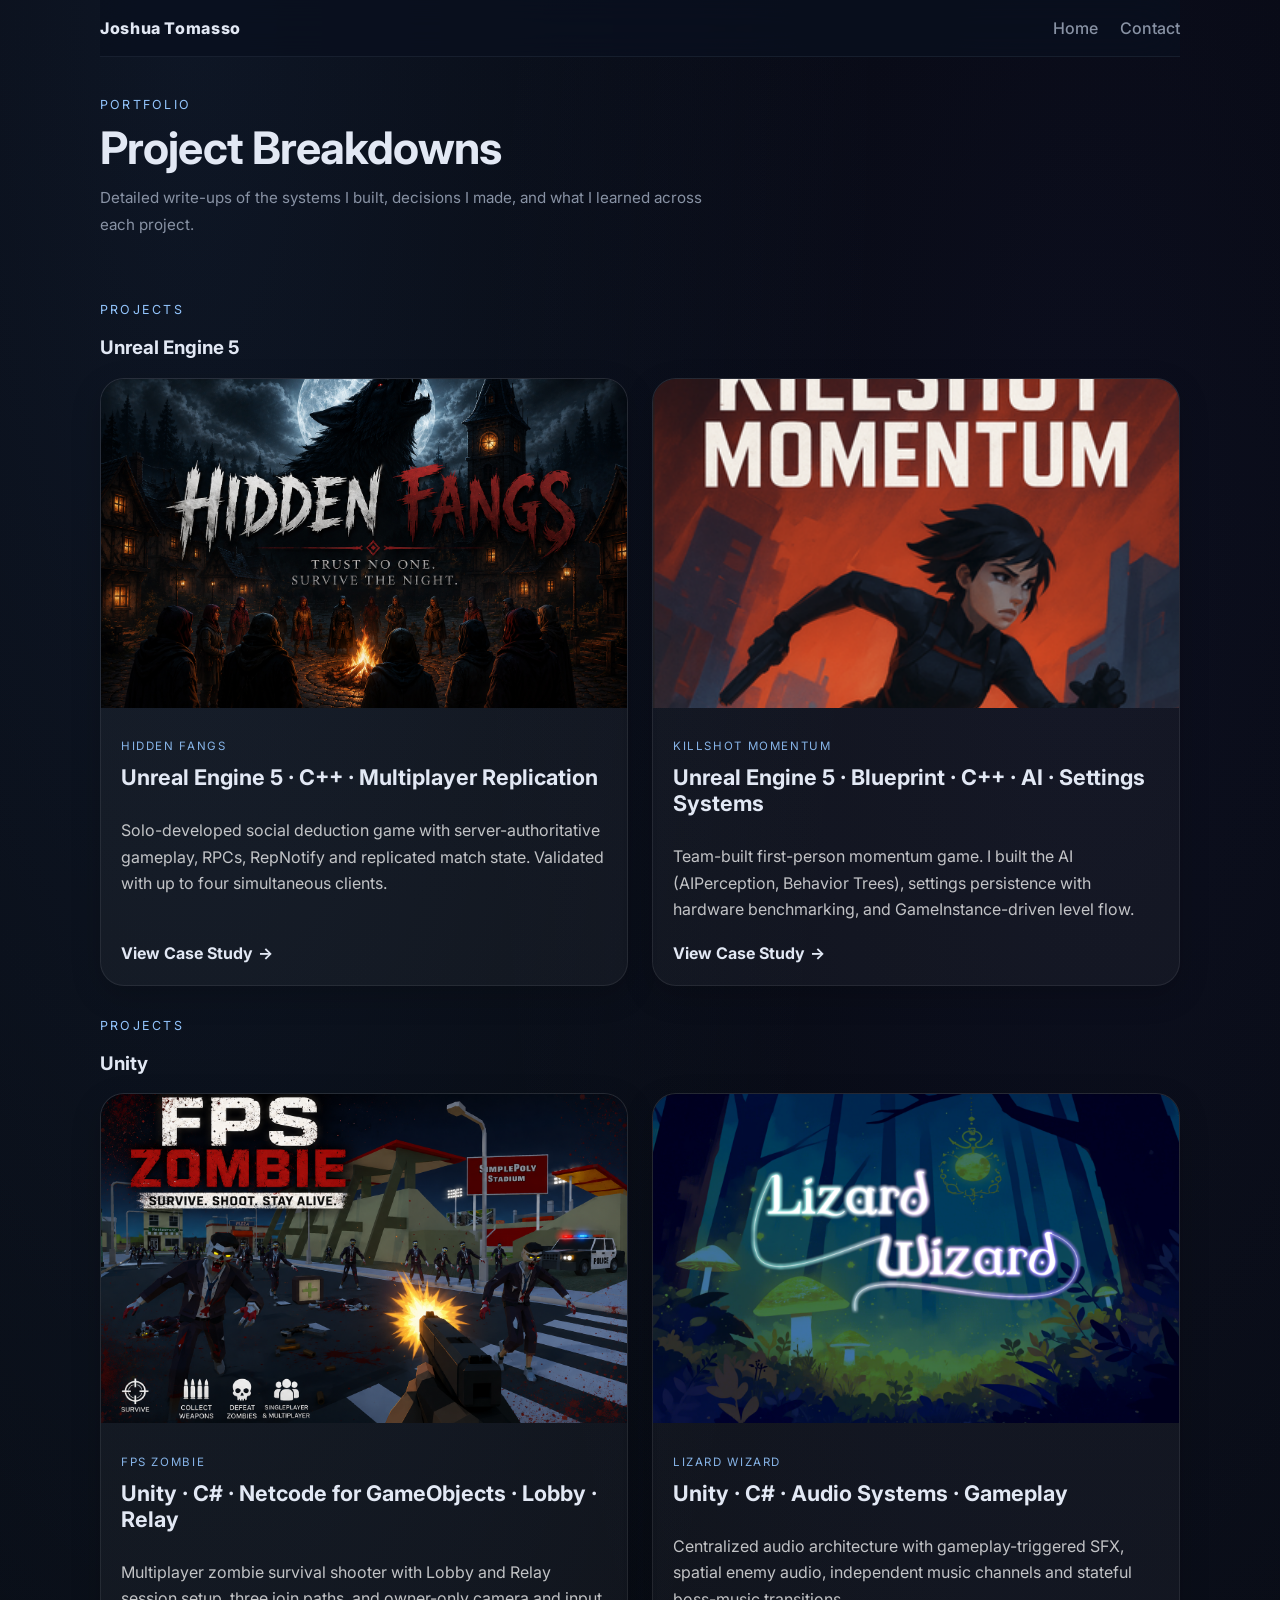
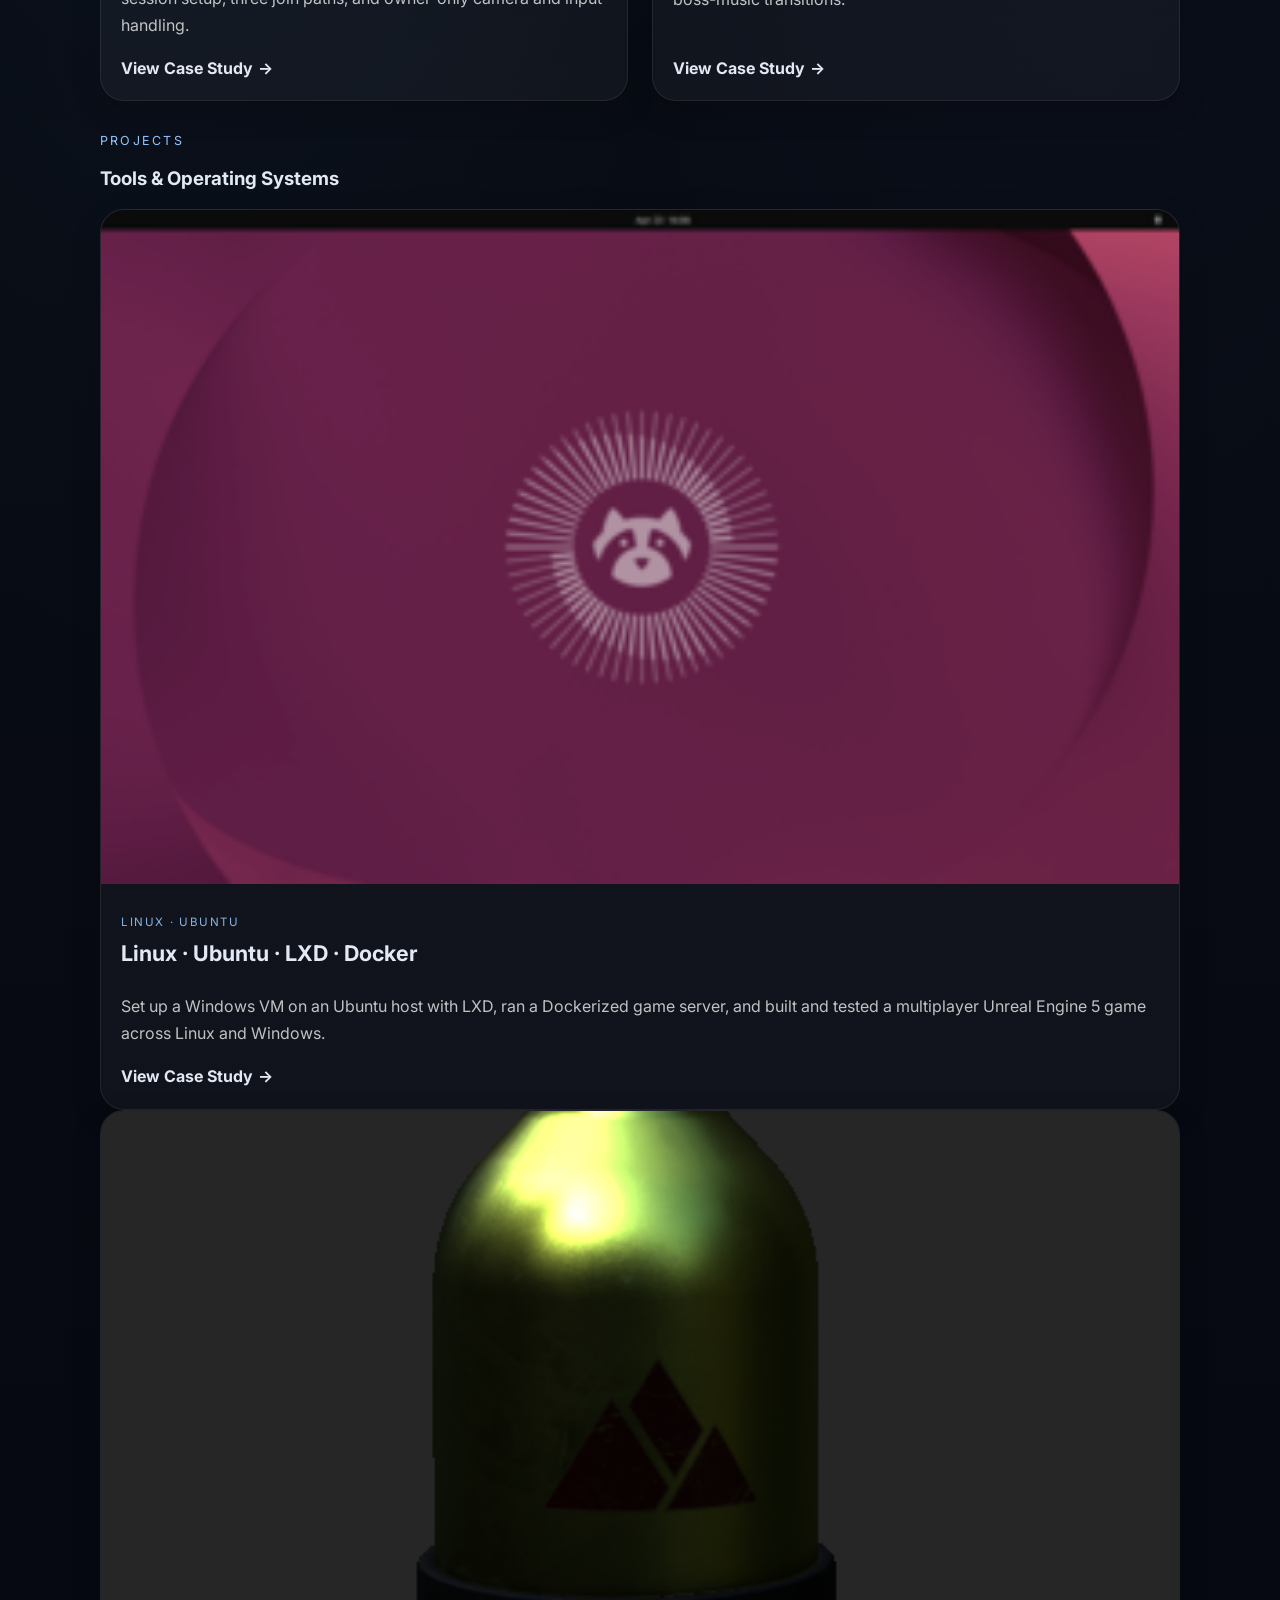
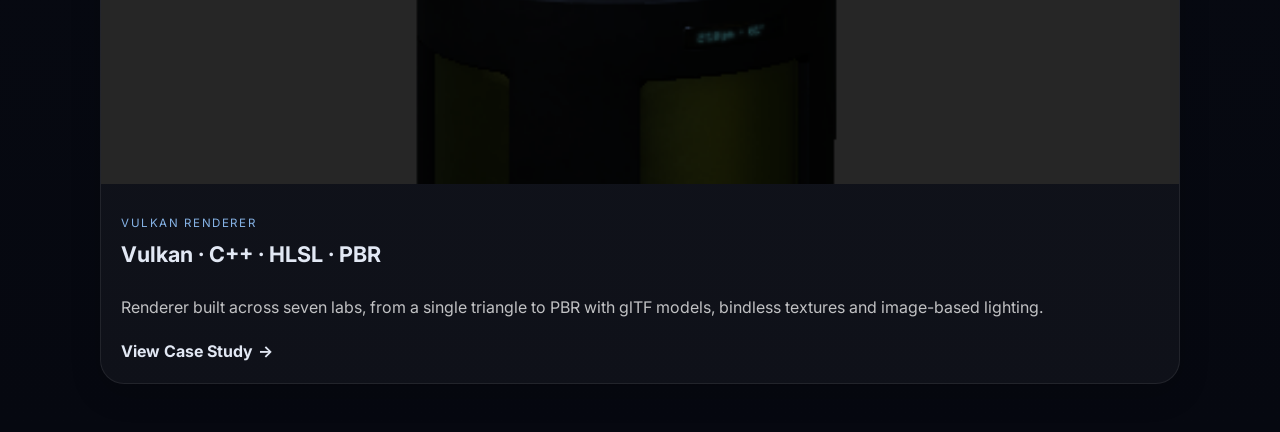
==== commit 0b30019c: "Fix All Projects Page" ====
--- a/projects/index.html
+++ b/projects/index.html
@@ -74,35 +74,6 @@
                 </div>
             </section>
 
-            <section class="section" id="projects-cpp">
-                <div class="section-heading reveal">
-                    <p class="eyebrow">Projects</p>
-                    <h3>C++ &amp; Graphics</h3>
-                </div>
-
-                <div class="project-card-grid">
-                    <article class="project-card reveal">
-                        <a class="project-card-image" href="3DCC.html">
-                            <img src="../Images/3DCC.png"
-                                 data-still="../Images/3DCC.png"
-                                 alt="Vulkan Renderer project preview"
-                                 class="hover-gif">
-                        </a>
-                        <div class="project-card-body">
-                            <p class="project-card-kicker">Vulkan Renderer</p>
-                            <h3><a href="3DCC.html">Vulkan · C++ · HLSL · PBR</a></h3>
-                            <p>
-                                Renderer built across seven labs, from a single triangle to PBR with glTF models, bindless textures and image-based lighting.
-                            </p>
-                            <div class="project-card-actions">
-                                <a class="text-link" href="3DCC.html">View Case Study</a>
-                            </div>
-                        </div>
-                    </article>
-                </div>
-            </section>
-
-
             <section class="section" id="projects-unity">
                 <div class="section-heading reveal">
                     <p class="eyebrow">Projects</p>
@@ -152,7 +123,6 @@
                 </div>
             </section>
 
-
             <section class="section" id="projects-tools">
                 <div class="section-heading reveal">
                     <p class="eyebrow">Projects</p>
@@ -176,6 +146,27 @@
                         </div>
                     </article>
                 </div>
+
+                <div class="project-card-grid">
+                    <article class="project-card reveal">
+                        <a class="project-card-image" href="3DCC.html">
+                            <img src="../Images/3DCC.png"
+                                 data-still="../Images/3DCC.png"
+                                 alt="Vulkan Renderer project preview"
+                                 class="hover-gif">
+                        </a>
+                        <div class="project-card-body">
+                            <p class="project-card-kicker">Vulkan Renderer</p>
+                            <h3><a href="3DCC.html">Vulkan · C++ · HLSL · PBR</a></h3>
+                            <p>
+                                Renderer built across seven labs, from a single triangle to PBR with glTF models, bindless textures and image-based lighting.
+                            </p>
+                            <div class="project-card-actions">
+                                <a class="text-link" href="3DCC.html">View Case Study</a>
+                            </div>
+                        </div>
+                    </article>
+                </div>
             </section>
 
         </main>
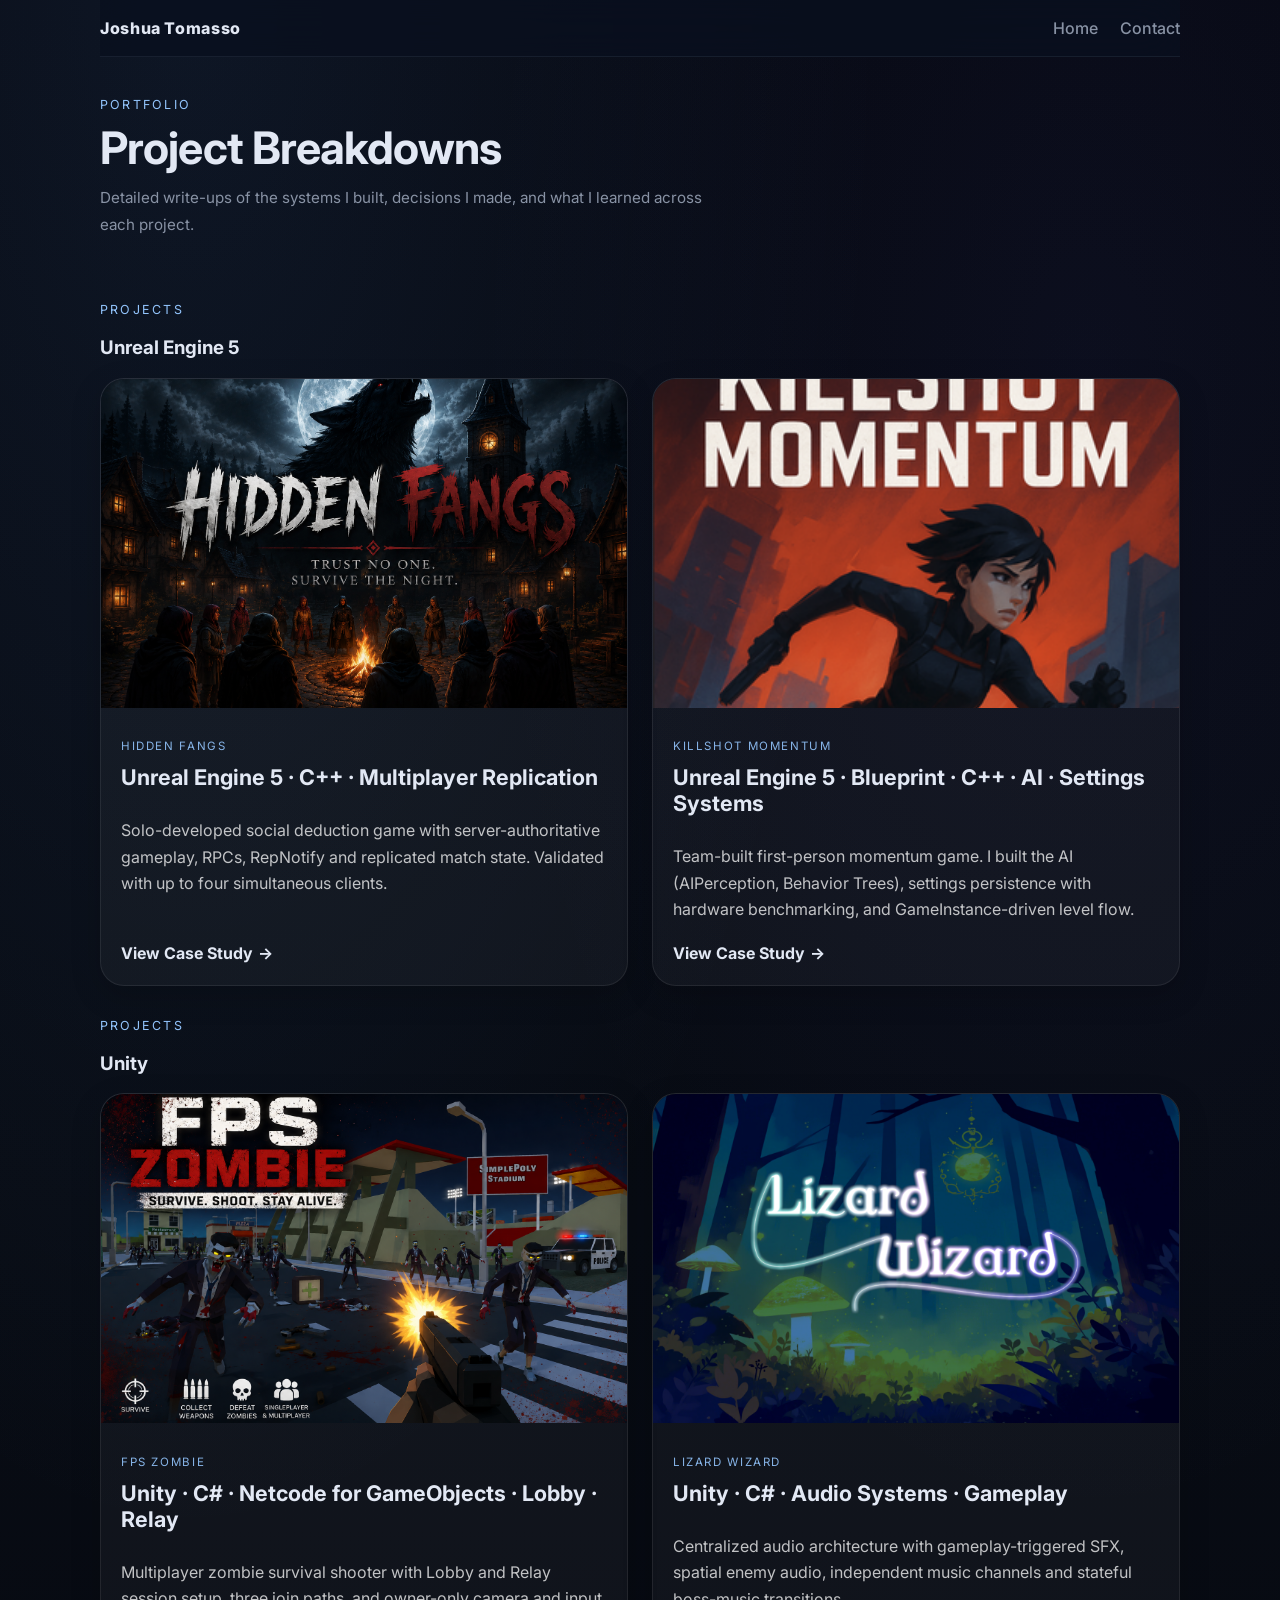
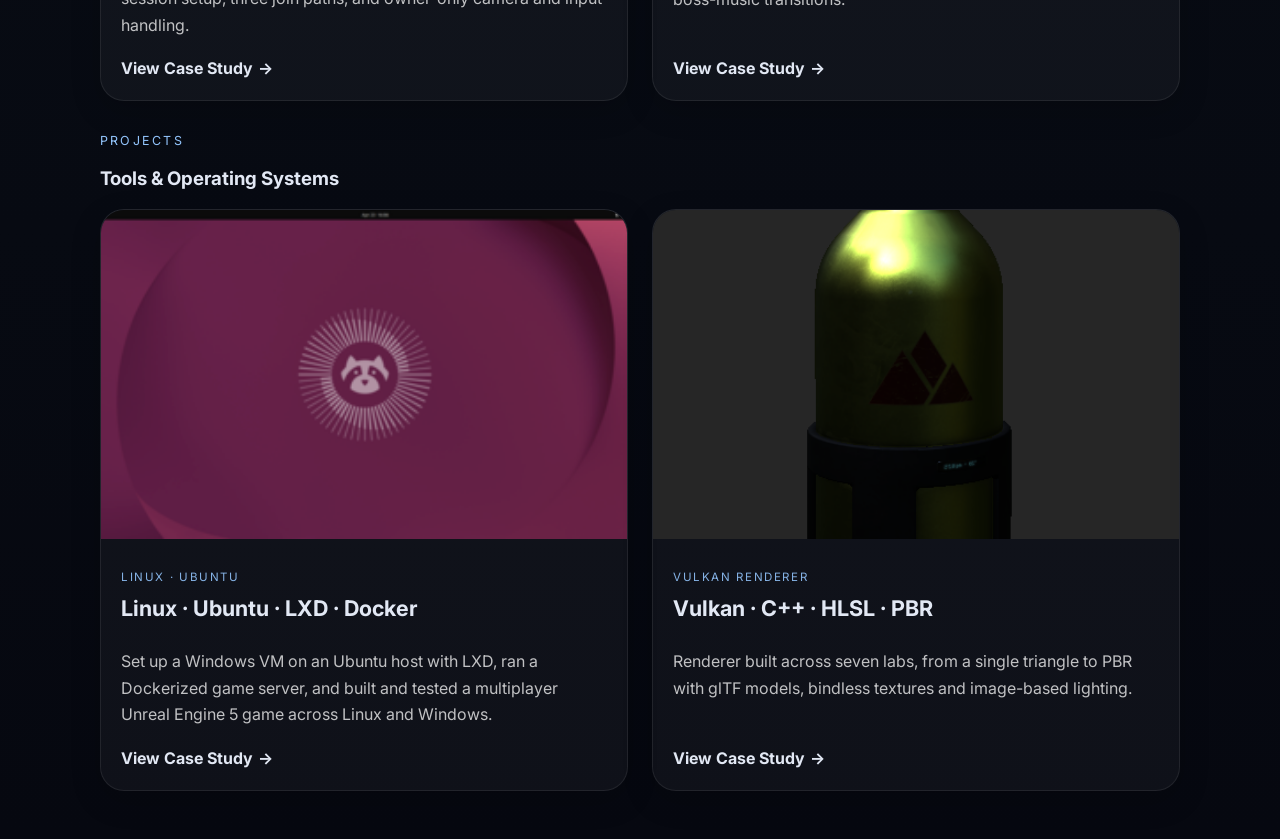
==== commit a39aae47: "Update All Projects Page" ====
--- a/projects/index.html
+++ b/projects/index.html
@@ -145,9 +145,7 @@
                             </div>
                         </div>
                     </article>
-                </div>
 
-                <div class="project-card-grid">
                     <article class="project-card reveal">
                         <a class="project-card-image" href="3DCC.html">
                             <img src="../Images/3DCC.png"
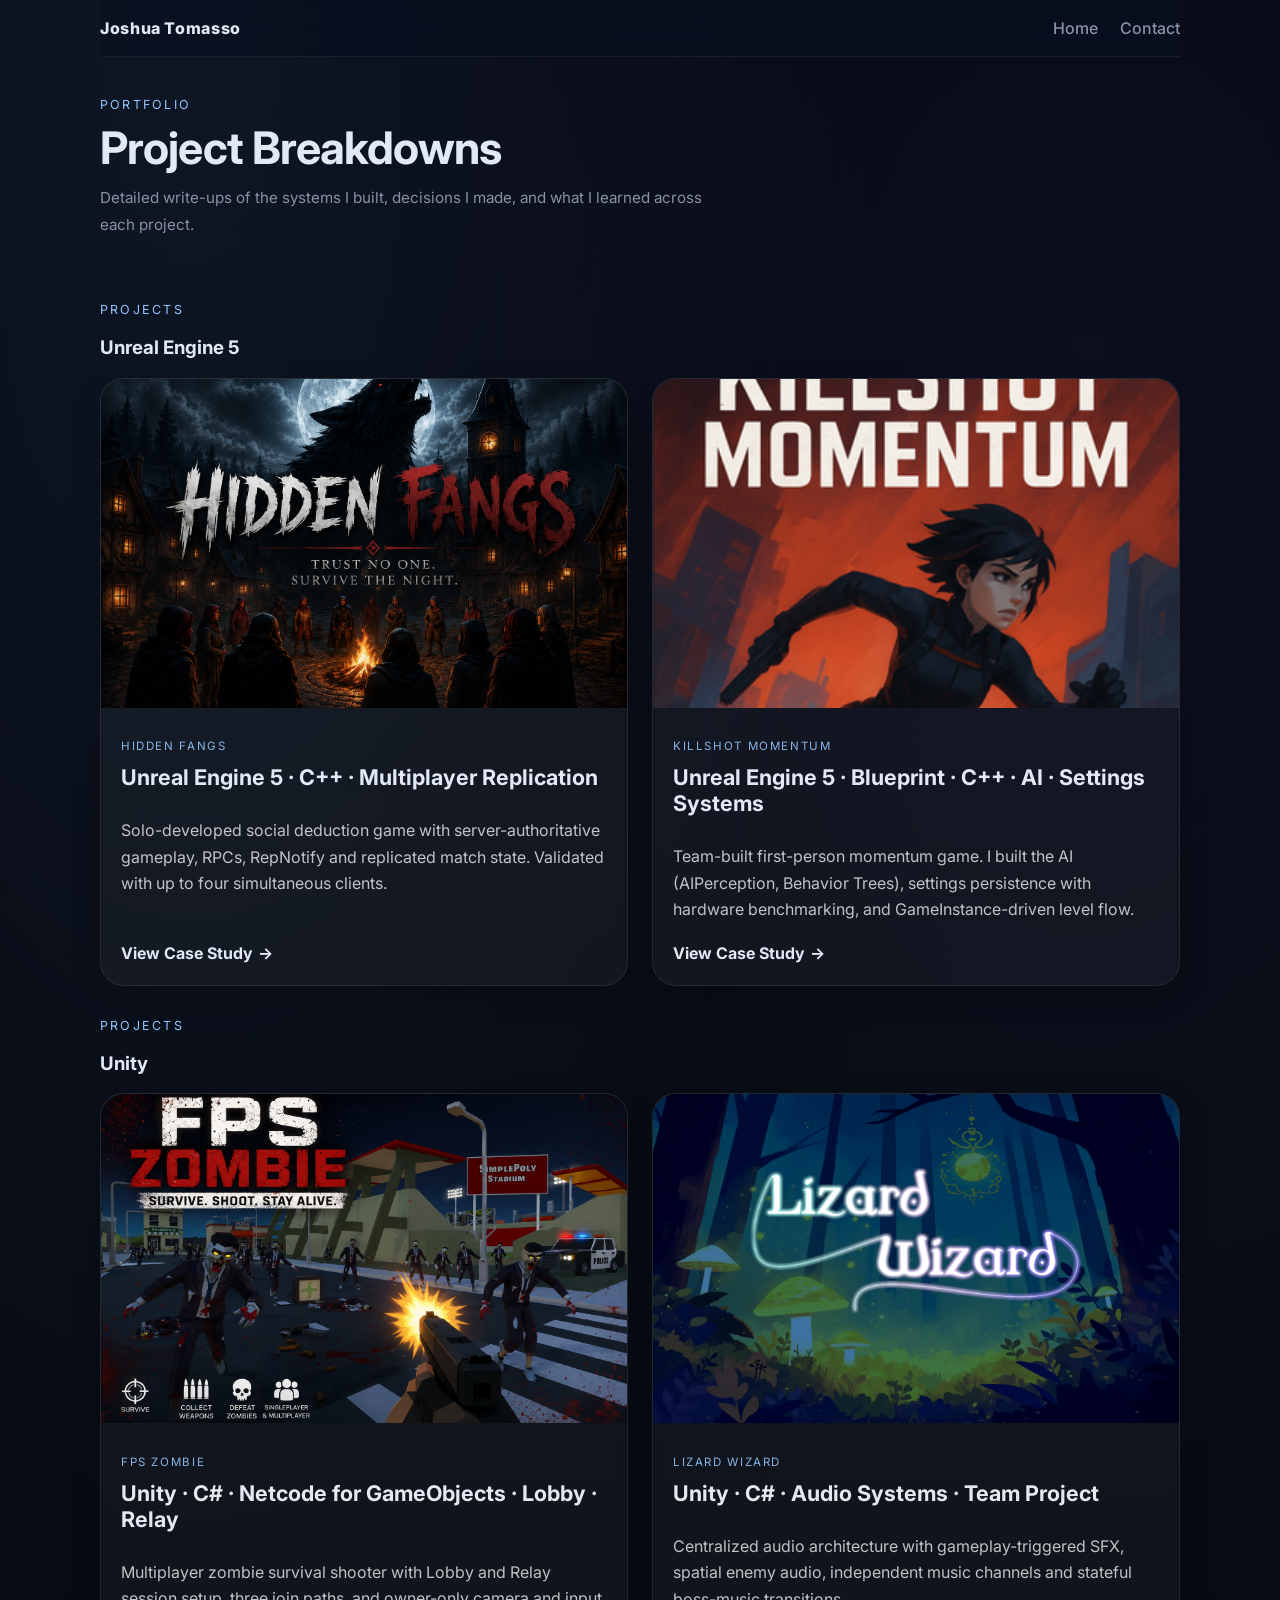
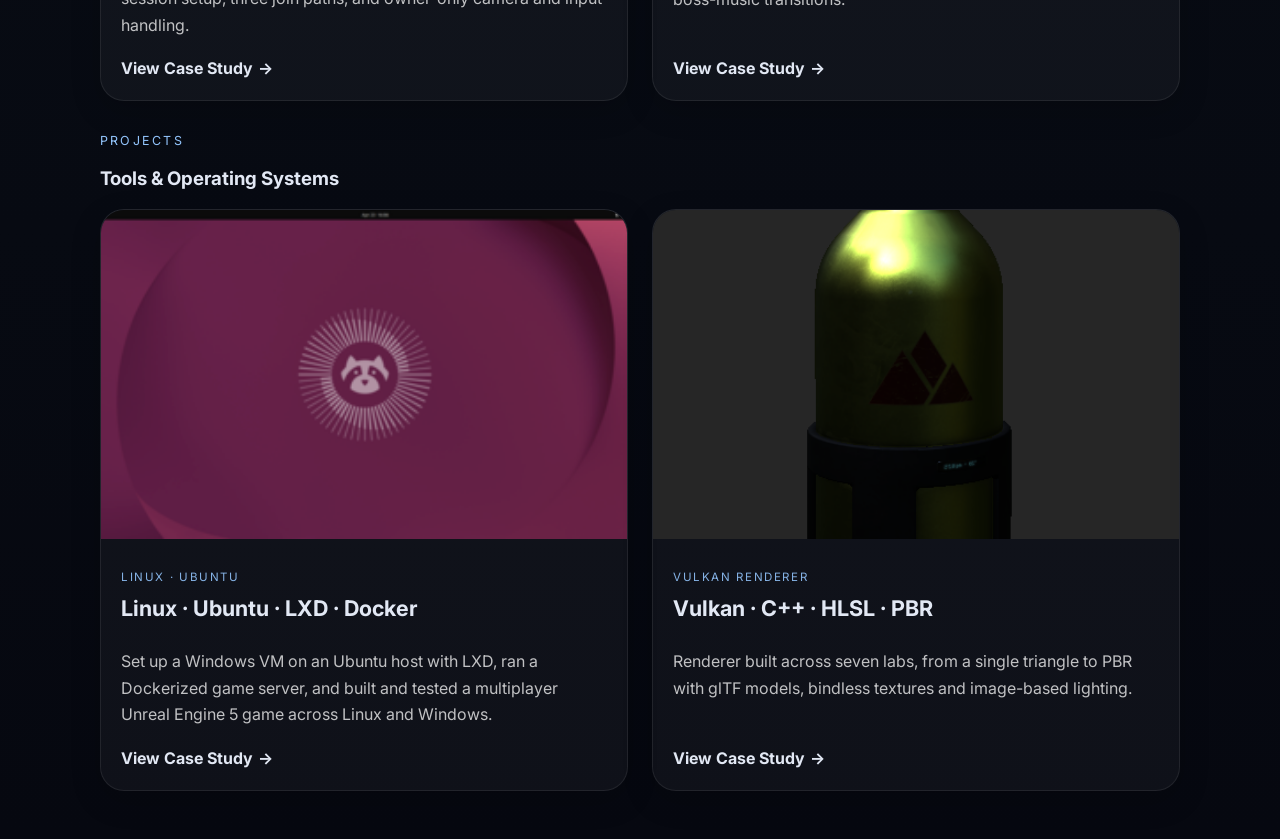
==== commit 264b5e1c: "Lizard Wizard Update" ====
--- a/projects/index.html
+++ b/projects/index.html
@@ -111,7 +111,7 @@
                         </a>
                         <div class="project-card-body">
                             <p class="project-card-kicker">Lizard Wizard</p>
-                            <h3><a href="lizard-wizard.html">Unity · C# · Audio Systems · Gameplay</a></h3>
+                            <h3><a href="lizard-wizard.html">Unity · C# · Audio Systems · Team Project</a></h3>
                             <p>
                                 Centralized audio architecture with gameplay-triggered SFX, spatial enemy audio, independent music channels and stateful boss-music transitions.
                             </p>
